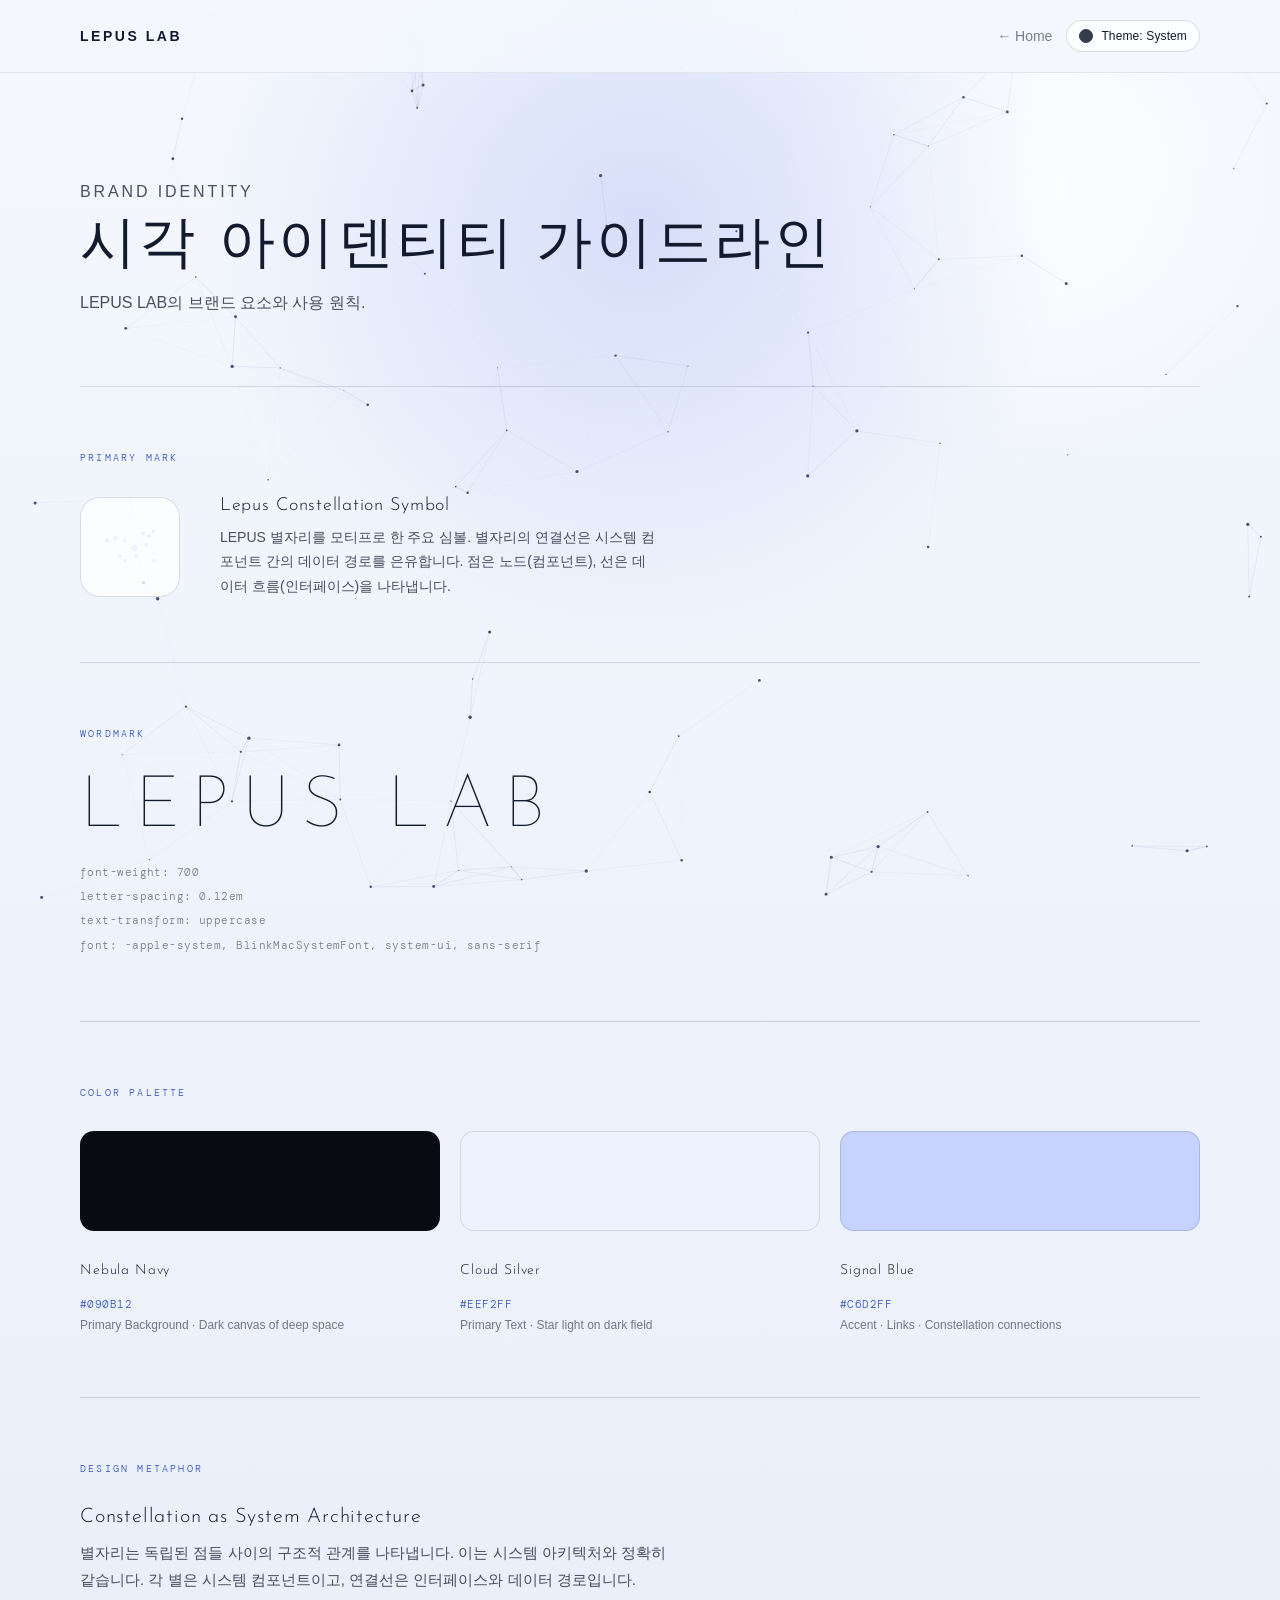
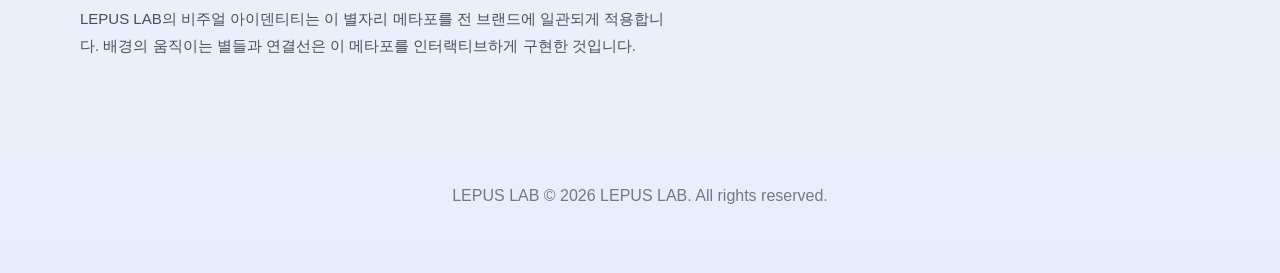
==== brand.html @ 7469a96a "feat: unify brand symbol to 12-star no-lines constellation Apply the hero constellation (12 stars, n" ====
<!DOCTYPE html>
<html lang="ko">
<head>
  <meta charset="UTF-8">
  <meta name="viewport" content="width=device-width, initial-scale=1">
  <title>LEPUS LAB — Brand Identity</title>

  <link rel="canonical" href="https://lepuslab.dev/brand">
  <meta name="description" content="LEPUS LAB 브랜드 아이덴티티 가이드라인. 심볼, 워드마크, 컬러 팔레트.">

  <script>
    (function () {
      var savedThemePreference = "system";
      try {
        var savedValue = localStorage.getItem("theme-preference");
        if (savedValue === "system" || savedValue === "light" || savedValue === "dark") {
          savedThemePreference = savedValue;
        }
      } catch (err) {
        savedThemePreference = "system";
      }
      var prefersLight = typeof window.matchMedia === "function" && window.matchMedia("(prefers-color-scheme: light)").matches;
      var resolvedTheme = savedThemePreference === "system"
        ? (prefersLight ? "light" : "dark")
        : savedThemePreference;
      document.documentElement.setAttribute("data-theme", resolvedTheme);
      document.documentElement.setAttribute("data-theme-preference", savedThemePreference);
    })();
  </script>
  <link rel="preconnect" href="https://fonts.googleapis.com">
  <link rel="preconnect" href="https://fonts.gstatic.com" crossorigin>
  <link href="https://fonts.googleapis.com/css2?family=DM+Mono:wght@300;400&family=Josefin+Sans:wght@100;300;400&display=swap" rel="stylesheet">
  <link rel="icon" type="image/svg+xml" href="/favicon.svg">
  <link rel="stylesheet" href="styles.css">
  <style>
    .brand-page-hero {
      padding: 96px 0 72px;
    }

    .brand-page-hero h1 {
      font-family: 'Josefin Sans', sans-serif;
      font-size: clamp(32px, 5vw, 56px);
      font-weight: 100;
      letter-spacing: .06em;
      line-height: 1.1;
      margin-top: 10px;
    }

    .brand-page-hero p {
      margin-top: 14px;
      font-size: 16px;
      color: var(--muted);
    }

    .brand-section {
      padding: 64px 0;
      border-top: 1px solid var(--line);
    }

    .brand-section-label {
      font-family: 'DM Mono', ui-monospace, monospace;
      font-size: 10px;
      font-weight: 300;
      letter-spacing: .22em;
      text-transform: uppercase;
      color: var(--accent);
      margin-bottom: 32px;
    }

    /* Primary Mark */
    .mark-row {
      display: flex;
      align-items: center;
      gap: 40px;
    }

    .mark-display {
      width: 100px;
      height: 100px;
      border: 1px solid var(--line);
      border-radius: 20px;
      background: var(--panel);
      display: flex;
      align-items: center;
      justify-content: center;
      flex-shrink: 0;
    }

    .mark-note {
      max-width: 440px;
    }

    .mark-note h3 {
      font-family: 'Josefin Sans', sans-serif;
      font-size: 18px;
      font-weight: 300;
      letter-spacing: .04em;
      margin-bottom: 10px;
    }

    .mark-note p {
      font-size: 14px;
      color: var(--muted);
      line-height: 1.75;
    }

    /* Wordmark */
    .wordmark-display {
      font-family: 'Josefin Sans', sans-serif;
      font-size: clamp(36px, 7vw, 72px);
      font-weight: 100;
      letter-spacing: .16em;
      text-transform: uppercase;
      line-height: 1;
      margin-bottom: 16px;
    }

    .wordmark-spec {
      font-family: 'DM Mono', ui-monospace, monospace;
      font-size: 11px;
      font-weight: 300;
      color: var(--soft);
      line-height: 2.2;
      letter-spacing: .04em;
    }

    /* Color Palette */
    .color-grid {
      display: grid;
      grid-template-columns: repeat(3, minmax(0, 1fr));
      gap: 20px;
    }

    .color-card {
      display: flex;
      flex-direction: column;
      gap: 14px;
    }

    .color-swatch {
      height: 100px;
      border-radius: 14px;
      border: 1px solid var(--line);
    }

    .color-card h4 {
      font-family: 'Josefin Sans', sans-serif;
      font-size: 14px;
      font-weight: 300;
      letter-spacing: .06em;
    }

    .color-card code {
      display: block;
      font-family: 'DM Mono', ui-monospace, monospace;
      font-size: 11px;
      font-weight: 300;
      color: var(--accent);
      letter-spacing: .04em;
      margin: 2px 0 4px;
    }

    .color-card span {
      font-size: 12px;
      color: var(--soft);
    }

    /* Constellation */
    .constellation-note {
      max-width: 600px;
    }

    .constellation-note h3 {
      font-family: 'Josefin Sans', sans-serif;
      font-size: 20px;
      font-weight: 300;
      letter-spacing: .04em;
      margin-bottom: 12px;
    }

    .constellation-note p {
      font-size: 15px;
      color: var(--muted);
      line-height: 1.8;
      margin-bottom: 12px;
    }

    @media (max-width: 640px) {
      .mark-row {
        flex-direction: column;
        align-items: flex-start;
        gap: 24px;
      }

      .color-grid {
        grid-template-columns: 1fr;
      }
    }
  </style>
</head>
<body>
  <canvas id="starfield" aria-hidden="true"></canvas>

  <header class="site-header">
    <div class="container header-inner">
      <a class="logo" href="/">LEPUS LAB</a>
      <div class="header-actions">
        <nav class="nav" aria-label="Primary">
          <a href="/">← Home</a>
        </nav>
        <button class="theme-toggle" type="button" data-theme-toggle aria-live="polite">
          <span class="theme-toggle-icon" aria-hidden="true"></span>
          <span class="theme-toggle-label">Theme: System</span>
        </button>
      </div>
    </div>
  </header>

  <main>
    <section class="brand-page-hero container">
      <p class="eyebrow">Brand Identity</p>
      <h1>시각 아이덴티티 가이드라인</h1>
      <p>LEPUS LAB의 브랜드 요소와 사용 원칙.</p>
    </section>

    <!-- ── Primary Mark ── -->
    <section class="brand-section container">
      <p class="brand-section-label">Primary Mark</p>
      <div class="mark-row">
        <div class="mark-display">
          <svg width="56" height="56" viewBox="0 0 56 56" fill="none" xmlns="http://www.w3.org/2000/svg" aria-label="Lepus Lab constellation symbol">
            <!-- dim stars -->
            <circle cx="5"    cy="21.5" r="1.5" fill="#C6D2FF" opacity=".55"/>
            <circle cx="46.8" cy="17.1" r="1.5" fill="#C6D2FF" opacity=".55"/>
            <circle cx="51.5" cy="12.3" r="1.2" fill="#C6D2FF" opacity=".55"/>
            <!-- bright stars -->
            <circle cx="13.3" cy="19.1" r="2"   fill="#EEF2FF"/>
            <circle cx="22.8" cy="21.5" r="2"   fill="#EEF2FF"/>
            <circle cx="32.4" cy="28.5" r="3"   fill="#EEF2FF"/>
            <circle cx="40.9" cy="14.6" r="2.2" fill="#EEF2FF"/>
            <circle cx="44.6" cy="26.1" r="2"   fill="#EEF2FF"/>
            <circle cx="17.8" cy="37.1" r="2"   fill="#EEF2FF"/>
            <circle cx="22.8" cy="41.8" r="2"   fill="#EEF2FF"/>
            <circle cx="34.5" cy="37.1" r="2"   fill="#EEF2FF"/>
            <circle cx="51.5" cy="41.8" r="2"   fill="#EEF2FF"/>
          </svg>
        </div>
        <div class="mark-note">
          <h3>Lepus Constellation Symbol</h3>
          <p>LEPUS 별자리를 모티프로 한 주요 심볼. 별자리의 연결선은 시스템 컴포넌트 간의 데이터 경로를 은유합니다. 점은 노드(컴포넌트), 선은 데이터 흐름(인터페이스)을 나타냅니다.</p>
        </div>
      </div>
    </section>

    <!-- ── Wordmark ── -->
    <section class="brand-section container">
      <p class="brand-section-label">Wordmark</p>
      <div class="wordmark-display">LEPUS LAB</div>
      <div class="wordmark-spec">
        <div>font-weight: 700</div>
        <div>letter-spacing: 0.12em</div>
        <div>text-transform: uppercase</div>
        <div>font: -apple-system, BlinkMacSystemFont, system-ui, sans-serif</div>
      </div>
    </section>

    <!-- ── Color Palette ── -->
    <section class="brand-section container">
      <p class="brand-section-label">Color Palette</p>
      <div class="color-grid">
        <div class="color-card">
          <div class="color-swatch" style="background:#090b12;" aria-label="Nebula Navy swatch"></div>
          <div>
            <h4>Nebula Navy</h4>
            <code>#090B12</code>
            <span>Primary Background · Dark canvas of deep space</span>
          </div>
        </div>
        <div class="color-card">
          <div class="color-swatch" style="background:#eef2ff; border-color: rgba(18,27,46,.12);" aria-label="Cloud Silver swatch"></div>
          <div>
            <h4>Cloud Silver</h4>
            <code>#EEF2FF</code>
            <span>Primary Text · Star light on dark field</span>
          </div>
        </div>
        <div class="color-card">
          <div class="color-swatch" style="background:#c6d2ff;" aria-label="Signal Blue swatch"></div>
          <div>
            <h4>Signal Blue</h4>
            <code>#C6D2FF</code>
            <span>Accent · Links · Constellation connections</span>
          </div>
        </div>
      </div>
    </section>

    <!-- ── Constellation Metaphor ── -->
    <section class="brand-section container">
      <p class="brand-section-label">Design Metaphor</p>
      <div class="constellation-note">
        <h3>Constellation as System Architecture</h3>
        <p>별자리는 독립된 점들 사이의 구조적 관계를 나타냅니다. 이는 시스템 아키텍처와 정확히 같습니다. 각 별은 시스템 컴포넌트이고, 연결선은 인터페이스와 데이터 경로입니다.</p>
        <p>LEPUS LAB의 비주얼 아이덴티티는 이 별자리 메타포를 전 브랜드에 일관되게 적용합니다. 배경의 움직이는 별들과 연결선은 이 메타포를 인터랙티브하게 구현한 것입니다.</p>
      </div>
    </section>
  </main>

  <footer class="site-footer">
    <div class="container footer-inner">
      <span class="footer-logo">LEPUS LAB</span>
      <span>© 2026 LEPUS LAB. All rights reserved.</span>
    </div>
  </footer>

  <script src="script.js"></script>
</body>
</html>
---- styles.css ----
*,
*::before,
*::after{
  box-sizing:border-box;
}

:root{
  --bg:#090b12;
  --bg-soft:#0f1220;
  --panel:rgba(18,22,34,.72);
  --panel-strong:rgba(20,24,38,.88);
  --text:#eef2ff;
  --muted:rgba(238,242,255,.76);
  --soft:rgba(238,242,255,.56);
  --line:rgba(255,255,255,.08);
  --accent:#c6d2ff;
  --accent-soft:rgba(198,210,255,.12);
  --shadow:0 24px 70px rgba(0,0,0,.24);
  --bg-glow-1:rgba(117,132,255,.14);
  --bg-glow-2:rgba(255,255,255,.07);
  --header-bg:rgba(9,11,18,.48);
  --header-line:rgba(255,255,255,.04);
  --chip-bg:rgba(255,255,255,.03);
  --toggle-bg:rgba(255,255,255,.03);
  --toggle-hover:rgba(255,255,255,.08);
  --headline-highlight:#dce3ff;
  --star-rgb:255,255,255;
  --link-rgb:198,210,255;
  color-scheme:dark;
}

:root[data-theme="light"]{
  --bg:#f4f7fd;
  --bg-soft:#e8eef9;
  --panel:rgba(255,255,255,.8);
  --panel-strong:rgba(255,255,255,.92);
  --text:#121b2e;
  --muted:rgba(18,27,46,.76);
  --soft:rgba(18,27,46,.56);
  --line:rgba(18,27,46,.14);
  --accent:#3553bb;
  --accent-soft:rgba(53,83,187,.14);
  --shadow:0 22px 56px rgba(16,28,55,.14);
  --bg-glow-1:rgba(99,125,236,.2);
  --bg-glow-2:rgba(255,255,255,.8);
  --header-bg:rgba(244,247,253,.86);
  --header-line:rgba(18,27,46,.08);
  --chip-bg:rgba(255,255,255,.74);
  --toggle-bg:rgba(255,255,255,.78);
  --toggle-hover:rgba(255,255,255,.96);
  --headline-highlight:#2743a4;
  --star-rgb:43,58,92;
  --link-rgb:82,106,164;
  color-scheme:light;
}

html{
  scroll-behavior:smooth;
}

body{
  margin:0;
  min-width:320px;
  font-family:Arial, Helvetica, sans-serif;
  color:var(--text);
  background:
    radial-gradient(circle at 50% 12%, var(--bg-glow-1), transparent 24%),
    radial-gradient(circle at 82% 10%, var(--bg-glow-2), transparent 14%),
    linear-gradient(180deg, var(--bg) 0%, var(--bg-soft) 100%);
  overflow-x:hidden;
  transition:color .28s ease, background .28s ease;
}

a{
  color:inherit;
}

#starfield{
  position:fixed;
  inset:0;
  z-index:-1;
}

.container{
  width:min(1120px, calc(100% - 40px));
  margin-inline:auto;
}

.site-header{
  position:sticky;
  top:0;
  z-index:20;
  border-bottom:1px solid var(--header-line);
  background:var(--header-bg);
  backdrop-filter:blur(14px);
  transition:background .28s ease, border-color .28s ease;
}

.header-inner{
  display:flex;
  align-items:center;
  justify-content:space-between;
  gap:20px;
  min-height:72px;
}

.header-actions{
  display:flex;
  align-items:center;
  gap:14px;
}

.logo{
  text-decoration:none;
  font-size:14px;
  font-weight:700;
  letter-spacing:.18em;
}

.nav{
  display:flex;
  align-items:center;
  gap:20px;
  flex-wrap:wrap;
}

.nav a{
  text-decoration:none;
  color:var(--soft);
  font-size:14px;
}

.theme-toggle{
  display:inline-flex;
  align-items:center;
  gap:8px;
  border:1px solid var(--line);
  border-radius:999px;
  background:var(--toggle-bg);
  color:var(--text);
  padding:8px 12px;
  font-size:12px;
  letter-spacing:.01em;
  text-transform:none;
  cursor:pointer;
  transition:background .2s ease, border-color .2s ease, transform .2s ease;
}

.theme-toggle:hover{
  background:var(--toggle-hover);
}

.theme-toggle:focus-visible{
  outline:2px solid var(--accent);
  outline-offset:2px;
}

.theme-toggle-icon{
  width:14px;
  height:14px;
  border-radius:999px;
  border:1.5px solid currentColor;
  position:relative;
  flex-shrink:0;
}

[data-theme="dark"] .theme-toggle-icon{
  border-color:transparent;
  box-shadow:inset -4px 0 0 0 currentColor;
}

[data-theme="light"] .theme-toggle-icon{
  background:currentColor;
  opacity:.85;
}

.hero{
  padding:110px 0 90px;
  text-align:center;
}

.eyebrow{
  margin:0 0 16px;
  color:var(--accent);
  font-size:12px;
  letter-spacing:.18em;
  text-transform:uppercase;
}

h1,
h2,
h3,
p{
  margin:0;
}

.hero h1{
  font-size:clamp(34px, 6vw, 74px);
  line-height:1.02;
  letter-spacing:-.04em;
}

.hero h1 span{
  color:var(--headline-highlight);
}

.subtitle{
  width:min(780px, 100%);
  margin:24px auto 0;
  font-size:clamp(18px, 2vw, 24px);
  line-height:1.72;
  color:var(--muted);
}

.hero-tags{
  width:min(860px, 100%);
  margin:28px auto 0;
  display:flex;
  justify-content:center;
  gap:12px;
  flex-wrap:wrap;
}

.hero-tags span{
  padding:10px 14px;
  border-radius:999px;
  border:1px solid var(--line);
  background:var(--chip-bg);
  color:var(--muted);
  font-size:13px;
}

.section{
  padding:84px 0 0;
}

.section-head{
  width:min(860px, 100%);
  margin-bottom:28px;
}

.section-head.center{
  margin-inline:auto;
  text-align:center;
}

.section h2{
  font-size:clamp(28px, 4vw, 46px);
  line-height:1.16;
  letter-spacing:-.03em;
}

.grid{
  display:grid;
  gap:20px;
}

.grid-2{
  grid-template-columns:repeat(2, minmax(0, 1fr));
}

.grid-3{
  grid-template-columns:repeat(3, minmax(0, 1fr));
}

.card,
.mini-card{
  background:var(--panel);
  border:1px solid var(--line);
  border-radius:24px;
  box-shadow:var(--shadow);
  transition:background .28s ease, border-color .28s ease, box-shadow .28s ease;
}

.card{
  padding:26px;
}

.card h3{
  margin-bottom:12px;
  font-size:22px;
  line-height:1.24;
}

.card p,
.mini-card,
.lead,
.contact-copy,
.location{
  color:var(--muted);
  line-height:1.75;
  font-size:16px;
}

.center-section{
  text-align:center;
}

.lead{
  width:min(760px, 100%);
  margin:16px auto 0;
}

.lead.ko{
  color:var(--soft);
}

.pipeline{
  display:flex;
  flex-wrap:wrap;
  align-items:center;
  justify-content:center;
  gap:12px;
  padding:28px;
  background:var(--panel-strong);
  border:1px solid var(--line);
  border-radius:28px;
  box-shadow:var(--shadow);
}

.pipeline-step{
  padding:14px 18px;
  min-width:160px;
  border-radius:16px;
  background:var(--chip-bg);
  border:1px solid var(--line);
  color:var(--text);
  text-align:center;
  font-size:15px;
}

.pipeline-arrow{
  color:var(--soft);
  font-size:22px;
  line-height:1;
}

.compact-grid{
  margin-top:20px;
}

.mini-card{
  padding:18px 20px;
  text-align:center;
  font-size:15px;
}

.ci-grid{
  align-items:stretch;
}

.ci-section{
  padding-top:58px;
}

.ci-section .section-head{
  width:min(720px, 100%);
  margin-bottom:16px;
}

.ci-section .grid{
  gap:12px;
}

.ci-section .eyebrow{
  font-size:10px;
  margin-bottom:8px;
  letter-spacing:.14em;
}

.ci-section h2{
  font-size:clamp(20px, 2.2vw, 29px);
  line-height:1.24;
  letter-spacing:-.015em;
}

.ci-card{
  display:flex;
  flex-direction:column;
  gap:8px;
  padding:18px;
  border-radius:18px;
  box-shadow:none;
}

.ci-card h3{
  margin-bottom:4px;
  font-size:16px;
  line-height:1.35;
}

.ci-card p{
  font-size:13px;
  line-height:1.58;
}

.ci-mark-wrap{
  display:flex;
  align-items:center;
  gap:10px;
}

.ci-mark-wrap img{
  width:50px;
  height:50px;
  padding:7px;
  border-radius:12px;
  border:1px solid var(--line);
  background:var(--panel-strong);
}

.ci-copy{
  margin-top:4px;
}

.ci-copy strong{
  color:var(--text);
  letter-spacing:.08em;
}

.ci-swatches{
  display:grid;
  gap:8px;
}

.swatch-item{
  display:flex;
  align-items:center;
  gap:12px;
}

.swatch{
  width:24px;
  height:24px;
  border-radius:7px;
  border:1px solid var(--line);
  flex-shrink:0;
}

.swatch-navy{
  background:#090b12;
}

.swatch-cloud{
  background:#eef2ff;
}

.swatch-signal{
  background:#c6d2ff;
}

.swatch-item p{
  color:var(--muted);
  font-size:12px;
  line-height:1.4;
}

.swatch-item p span{
  display:block;
  color:var(--soft);
  font-size:11px;
  letter-spacing:.06em;
}

.contact-section{
  padding-bottom:8px;
}

.contact-copy{
  width:min(680px, 100%);
  margin:0 auto;
}

.email{
  margin-top:18px;
}

.email a{
  display:inline-block;
  font-size:clamp(18px, 2vw, 24px);
  font-weight:600;
  letter-spacing:-.02em;
  text-decoration:none;
}

.location{
  margin-top:8px;
  font-size:14px;
  color:var(--soft);
  text-align:center;
}

.site-footer{
  padding:52px 20px 68px;
  text-align:center;
  color:var(--soft);
}

@media (max-width:900px){
  .grid-2,
  .grid-3{
    grid-template-columns:1fr;
  }

  .nav{
    display:none;
  }

  .header-inner{
    min-height:64px;
  }

  .theme-toggle{
    padding:7px 11px;
    font-size:11px;
  }

  .hero{
    padding-top:88px;
  }

  .pipeline{
    padding:20px;
  }

  .pipeline-step{
    min-width:unset;
    width:100%;
  }

  .pipeline-arrow{
    transform:rotate(90deg);
  }

  .ci-mark-wrap{
    align-items:flex-start;
    flex-direction:column;
  }

  .ci-section{
    padding-top:48px;
  }

  .ci-card{
    padding:16px;
  }
}
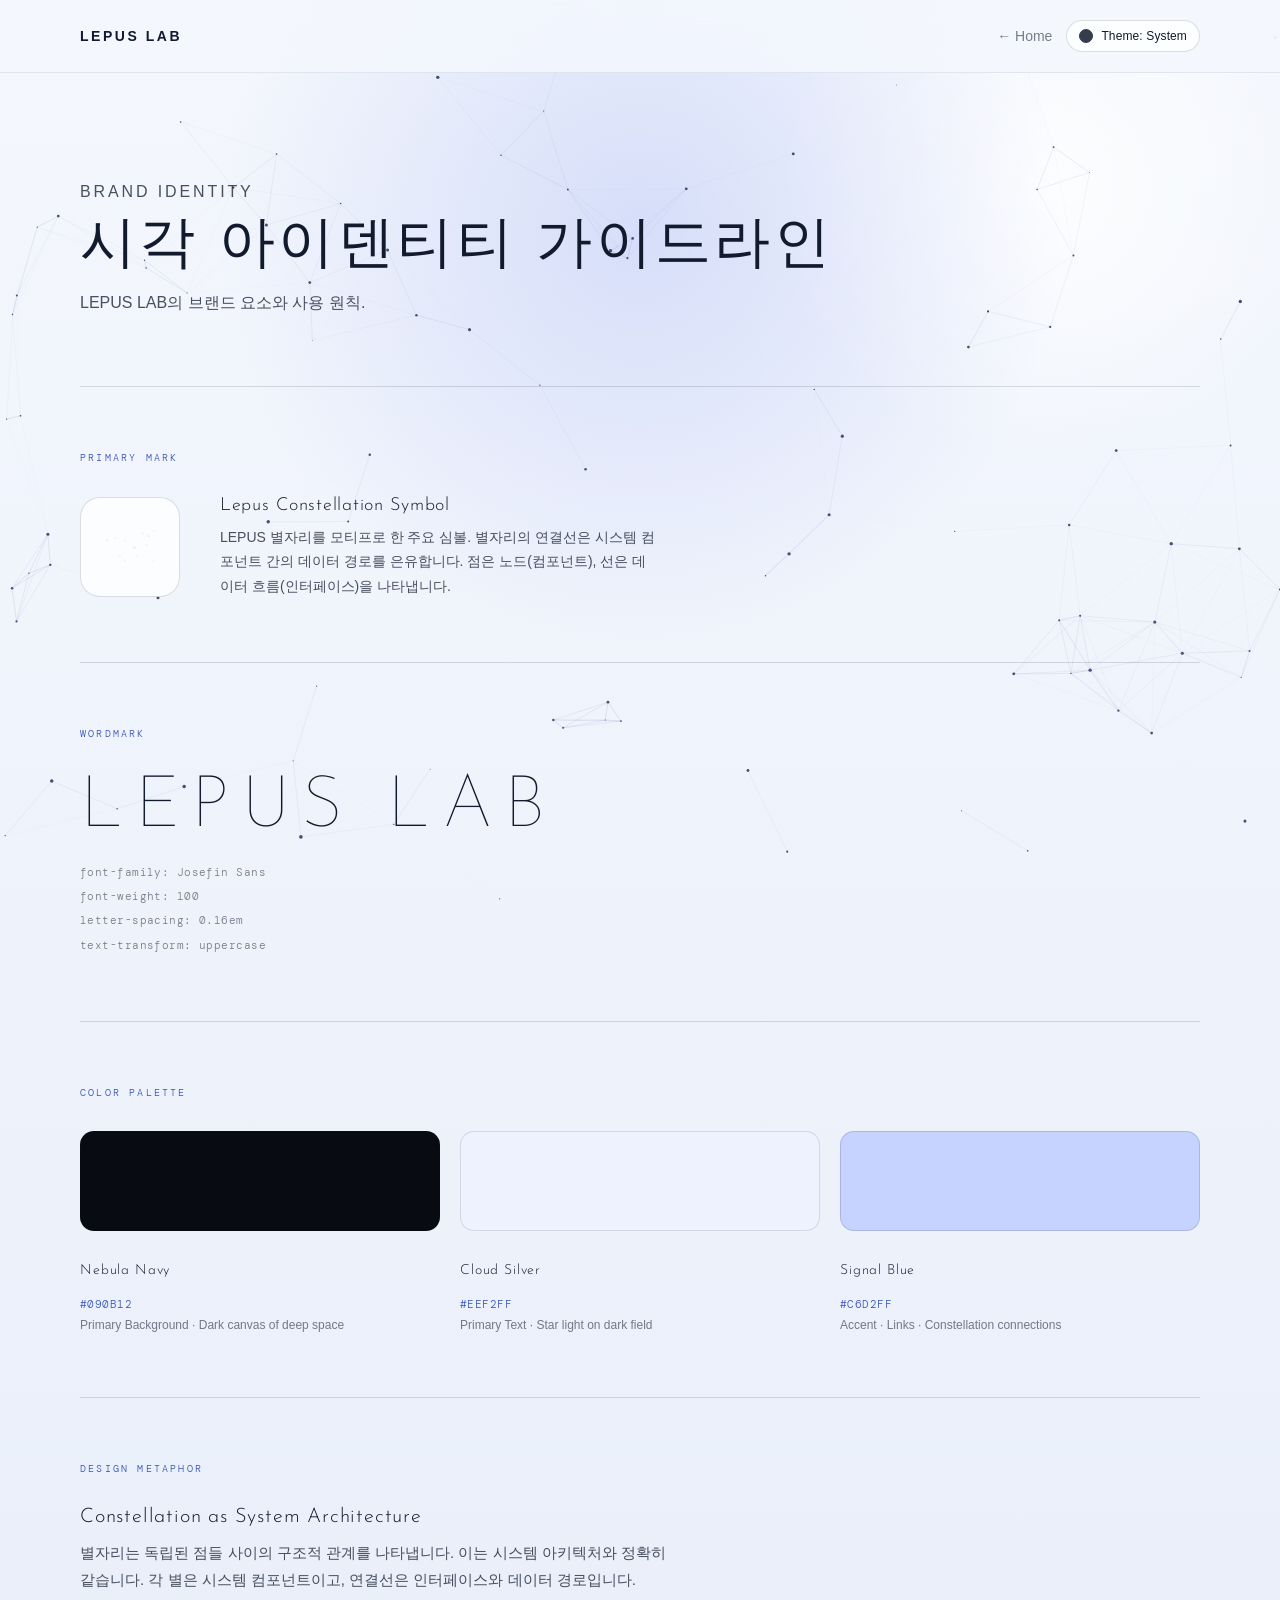
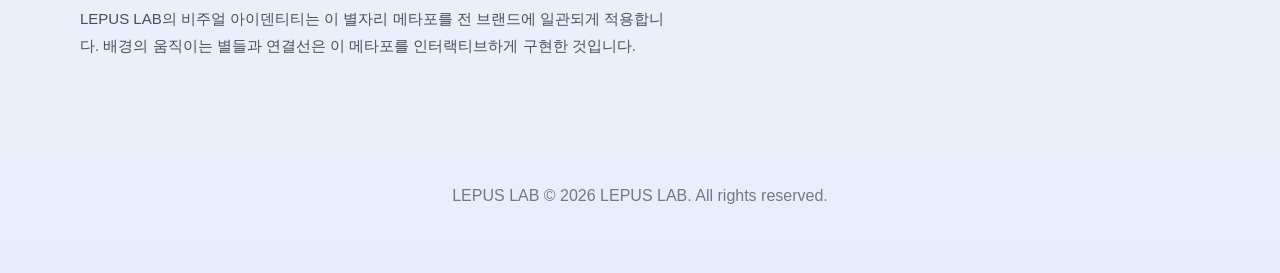
==== commit 622f67e8: "fix: brand page CSP, symbol scale, contact heading brightness - brand.html: remove inline <script> (" ====
--- a/brand.html
+++ b/brand.html
@@ -8,25 +8,6 @@
   <link rel="canonical" href="https://lepuslab.dev/brand">
   <meta name="description" content="LEPUS LAB 브랜드 아이덴티티 가이드라인. 심볼, 워드마크, 컬러 팔레트.">
 
-  <script>
-    (function () {
-      var savedThemePreference = "system";
-      try {
-        var savedValue = localStorage.getItem("theme-preference");
-        if (savedValue === "system" || savedValue === "light" || savedValue === "dark") {
-          savedThemePreference = savedValue;
-        }
-      } catch (err) {
-        savedThemePreference = "system";
-      }
-      var prefersLight = typeof window.matchMedia === "function" && window.matchMedia("(prefers-color-scheme: light)").matches;
-      var resolvedTheme = savedThemePreference === "system"
-        ? (prefersLight ? "light" : "dark")
-        : savedThemePreference;
-      document.documentElement.setAttribute("data-theme", resolvedTheme);
-      document.documentElement.setAttribute("data-theme-preference", savedThemePreference);
-    })();
-  </script>
   <link rel="preconnect" href="https://fonts.googleapis.com">
   <link rel="preconnect" href="https://fonts.gstatic.com" crossorigin>
   <link href="https://fonts.googleapis.com/css2?family=DM+Mono:wght@300;400&family=Josefin+Sans:wght@100;300;400&display=swap" rel="stylesheet">
@@ -230,19 +211,19 @@
         <div class="mark-display">
           <svg width="56" height="56" viewBox="0 0 56 56" fill="none" xmlns="http://www.w3.org/2000/svg" aria-label="Lepus Lab constellation symbol">
             <!-- dim stars -->
-            <circle cx="5"    cy="21.5" r="1.5" fill="#C6D2FF" opacity=".55"/>
-            <circle cx="46.8" cy="17.1" r="1.5" fill="#C6D2FF" opacity=".55"/>
-            <circle cx="51.5" cy="12.3" r="1.2" fill="#C6D2FF" opacity=".55"/>
+            <circle cx="5"    cy="21.5" r="0.9" fill="#C6D2FF" opacity=".5"/>
+            <circle cx="46.8" cy="17.1" r="0.9" fill="#C6D2FF" opacity=".5"/>
+            <circle cx="51.5" cy="12.3" r="0.7" fill="#C6D2FF" opacity=".5"/>
             <!-- bright stars -->
-            <circle cx="13.3" cy="19.1" r="2"   fill="#EEF2FF"/>
-            <circle cx="22.8" cy="21.5" r="2"   fill="#EEF2FF"/>
-            <circle cx="32.4" cy="28.5" r="3"   fill="#EEF2FF"/>
-            <circle cx="40.9" cy="14.6" r="2.2" fill="#EEF2FF"/>
-            <circle cx="44.6" cy="26.1" r="2"   fill="#EEF2FF"/>
-            <circle cx="17.8" cy="37.1" r="2"   fill="#EEF2FF"/>
-            <circle cx="22.8" cy="41.8" r="2"   fill="#EEF2FF"/>
-            <circle cx="34.5" cy="37.1" r="2"   fill="#EEF2FF"/>
-            <circle cx="51.5" cy="41.8" r="2"   fill="#EEF2FF"/>
+            <circle cx="13.3" cy="19.1" r="1.2" fill="#EEF2FF" opacity=".85"/>
+            <circle cx="22.8" cy="21.5" r="1.2" fill="#EEF2FF" opacity=".85"/>
+            <circle cx="32.4" cy="28.5" r="1.8" fill="#EEF2FF"/>
+            <circle cx="40.9" cy="14.6" r="1.3" fill="#EEF2FF" opacity=".85"/>
+            <circle cx="44.6" cy="26.1" r="1.2" fill="#EEF2FF" opacity=".85"/>
+            <circle cx="17.8" cy="37.1" r="1.2" fill="#EEF2FF" opacity=".85"/>
+            <circle cx="22.8" cy="41.8" r="1.2" fill="#EEF2FF" opacity=".85"/>
+            <circle cx="34.5" cy="37.1" r="1.2" fill="#EEF2FF" opacity=".85"/>
+            <circle cx="51.5" cy="41.8" r="1.2" fill="#EEF2FF" opacity=".85"/>
           </svg>
         </div>
         <div class="mark-note">
@@ -257,10 +238,10 @@
       <p class="brand-section-label">Wordmark</p>
       <div class="wordmark-display">LEPUS LAB</div>
       <div class="wordmark-spec">
-        <div>font-weight: 700</div>
-        <div>letter-spacing: 0.12em</div>
+        <div>font-family: Josefin Sans</div>
+        <div>font-weight: 100</div>
+        <div>letter-spacing: 0.16em</div>
         <div>text-transform: uppercase</div>
-        <div>font: -apple-system, BlinkMacSystemFont, system-ui, sans-serif</div>
       </div>
     </section>
 
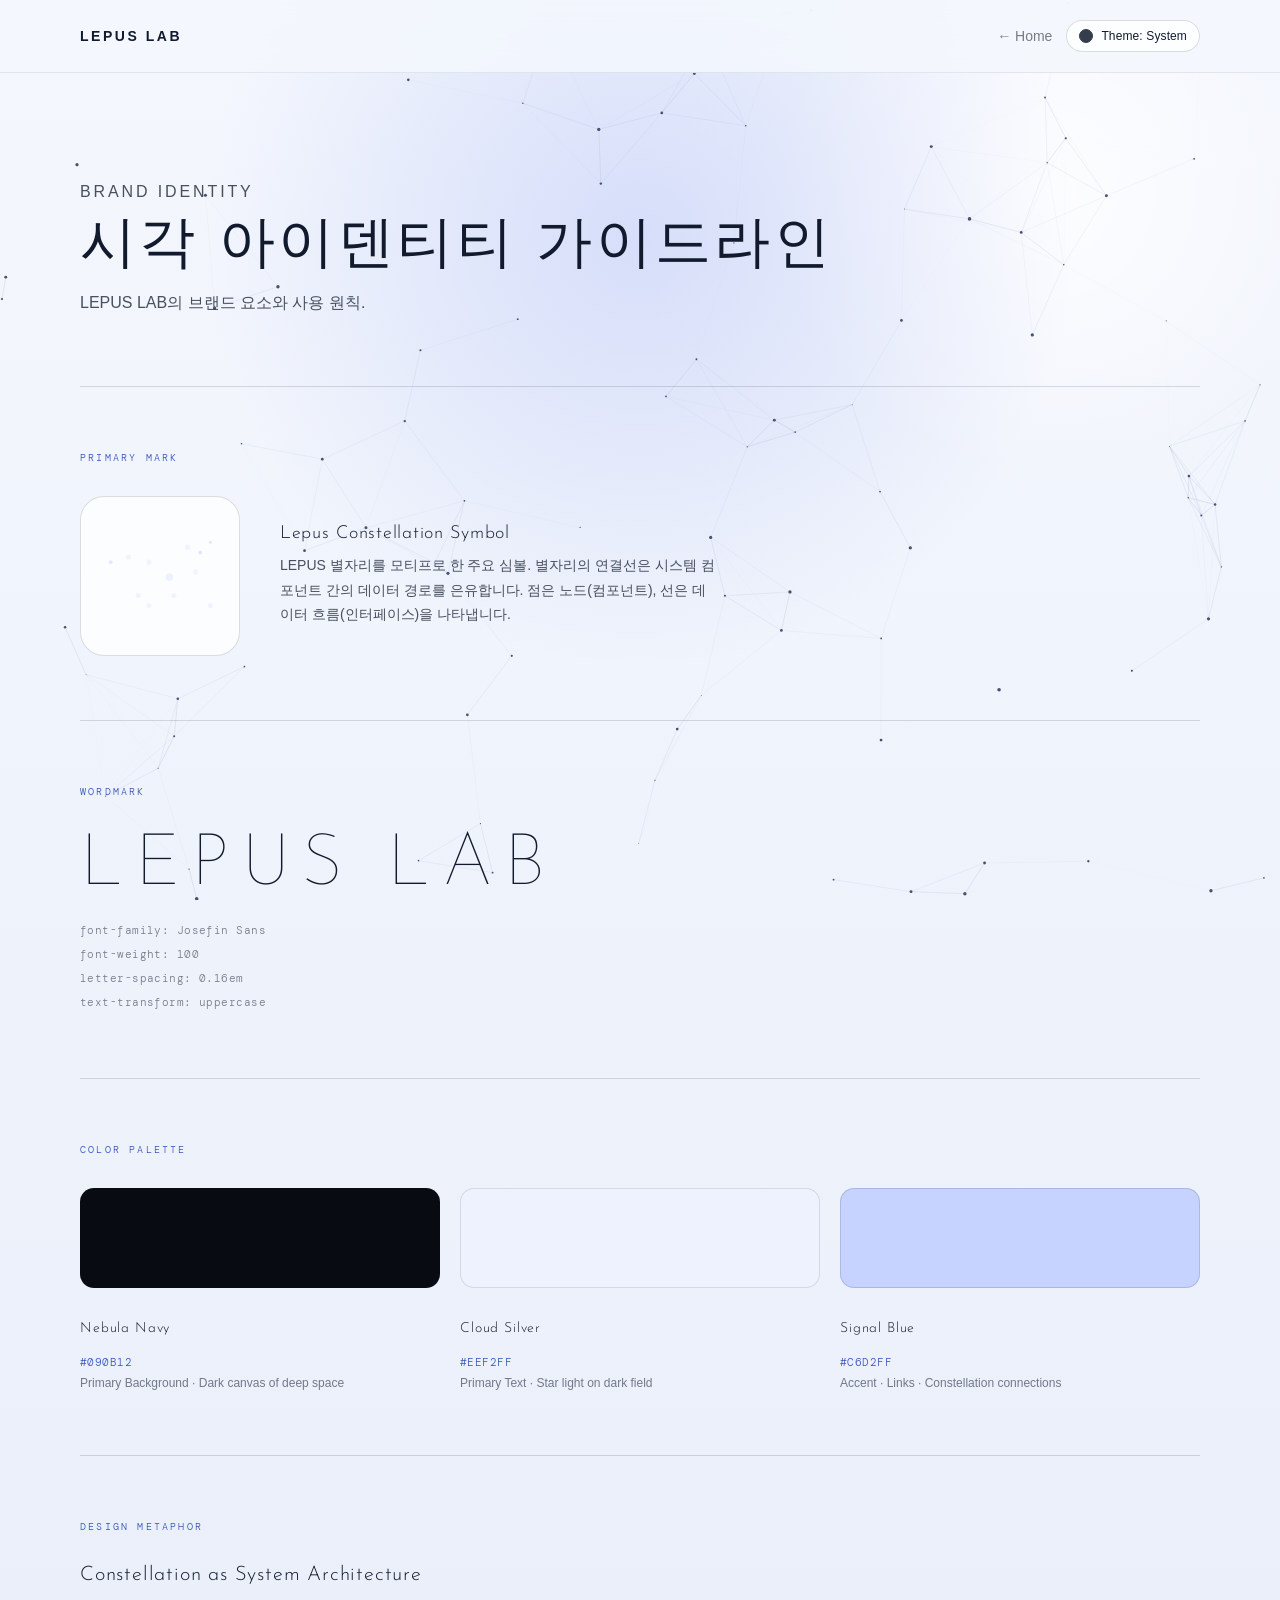
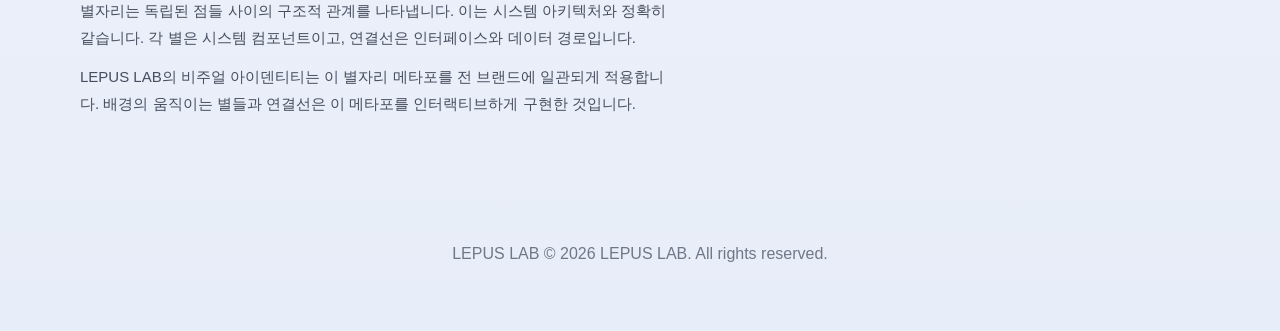
==== commit 3b5ffc61: "fix: enlarge brand primary mark and fix brand link visibility - mark-display: 100→160px box, SVG 56→" ====
--- a/brand.html
+++ b/brand.html
@@ -56,10 +56,10 @@
     }
 
     .mark-display {
-      width: 100px;
-      height: 100px;
+      width: 160px;
+      height: 160px;
       border: 1px solid var(--line);
-      border-radius: 20px;
+      border-radius: 24px;
       background: var(--panel);
       display: flex;
       align-items: center;
@@ -209,7 +209,7 @@
       <p class="brand-section-label">Primary Mark</p>
       <div class="mark-row">
         <div class="mark-display">
-          <svg width="56" height="56" viewBox="0 0 56 56" fill="none" xmlns="http://www.w3.org/2000/svg" aria-label="Lepus Lab constellation symbol">
+          <svg width="120" height="120" viewBox="0 0 56 56" fill="none" xmlns="http://www.w3.org/2000/svg" aria-label="Lepus Lab constellation symbol">
             <!-- dim stars -->
             <circle cx="5"    cy="21.5" r="0.9" fill="#C6D2FF" opacity=".5"/>
             <circle cx="46.8" cy="17.1" r="0.9" fill="#C6D2FF" opacity=".5"/>
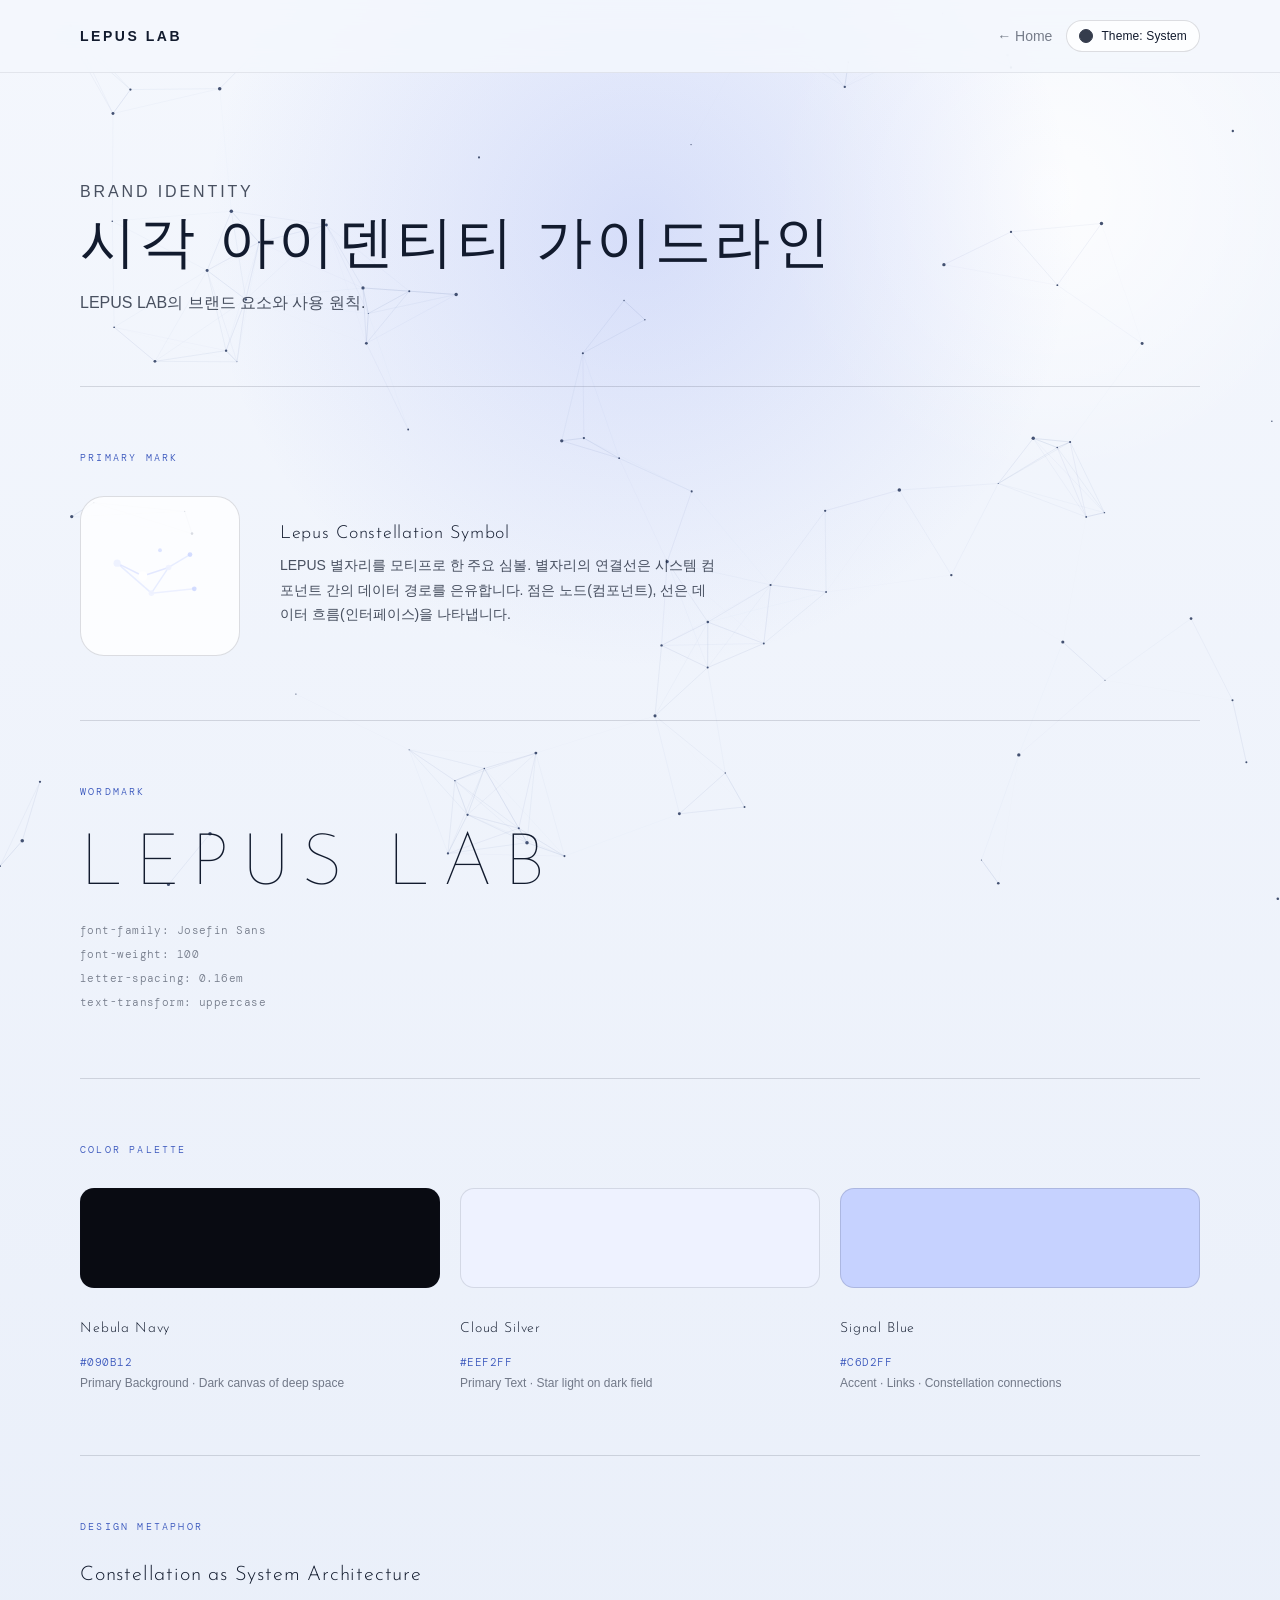
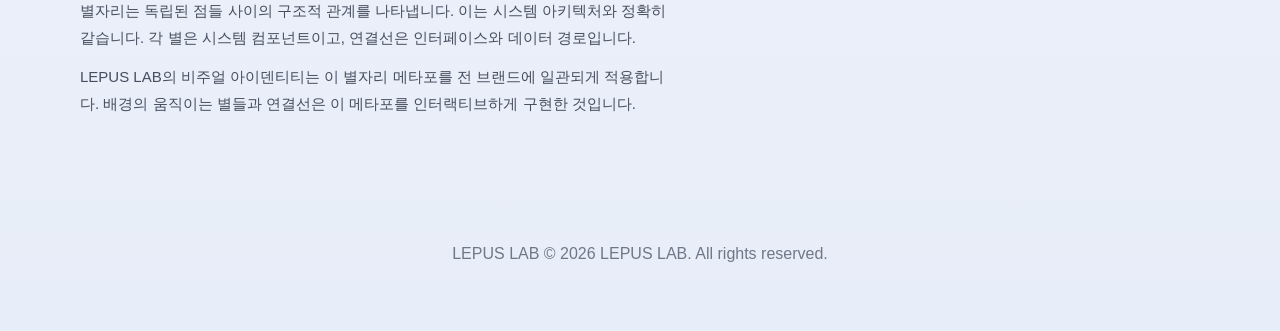
==== commit 07f9a645: "feat: redesign brand symbol with actual Lepus constellation topology Replace dot-only symbol with ac" ====
--- a/brand.html
+++ b/brand.html
@@ -210,20 +210,21 @@
       <div class="mark-row">
         <div class="mark-display">
           <svg width="120" height="120" viewBox="0 0 56 56" fill="none" xmlns="http://www.w3.org/2000/svg" aria-label="Lepus Lab constellation symbol">
-            <!-- dim stars -->
-            <circle cx="5"    cy="21.5" r="0.9" fill="#C6D2FF" opacity=".5"/>
-            <circle cx="46.8" cy="17.1" r="0.9" fill="#C6D2FF" opacity=".5"/>
-            <circle cx="51.5" cy="12.3" r="0.7" fill="#C6D2FF" opacity=".5"/>
-            <!-- bright stars -->
-            <circle cx="13.3" cy="19.1" r="1.2" fill="#EEF2FF" opacity=".85"/>
-            <circle cx="22.8" cy="21.5" r="1.2" fill="#EEF2FF" opacity=".85"/>
-            <circle cx="32.4" cy="28.5" r="1.8" fill="#EEF2FF"/>
-            <circle cx="40.9" cy="14.6" r="1.3" fill="#EEF2FF" opacity=".85"/>
-            <circle cx="44.6" cy="26.1" r="1.2" fill="#EEF2FF" opacity=".85"/>
-            <circle cx="17.8" cy="37.1" r="1.2" fill="#EEF2FF" opacity=".85"/>
-            <circle cx="22.8" cy="41.8" r="1.2" fill="#EEF2FF" opacity=".85"/>
-            <circle cx="34.5" cy="37.1" r="1.2" fill="#EEF2FF" opacity=".85"/>
-            <circle cx="51.5" cy="41.8" r="1.2" fill="#EEF2FF" opacity=".85"/>
+            <!-- constellation lines: Lepus topology (β–α–δ–μ upper, β–γ–ε lower) -->
+            <line x1="8"  y1="22" x2="20" y2="28" stroke="#C6D2FF" stroke-width="0.7" opacity=".48"/>
+            <line x1="20" y1="28" x2="32" y2="24" stroke="#C6D2FF" stroke-width="0.7" opacity=".48"/>
+            <line x1="32" y1="24" x2="42" y2="18" stroke="#C6D2FF" stroke-width="0.7" opacity=".38"/>
+            <line x1="8"  y1="22" x2="24" y2="36" stroke="#C6D2FF" stroke-width="0.7" opacity=".38"/>
+            <line x1="24" y1="36" x2="32" y2="24" stroke="#C6D2FF" stroke-width="0.7" opacity=".38"/>
+            <line x1="24" y1="36" x2="44" y2="34" stroke="#C6D2FF" stroke-width="0.7" opacity=".3"/>
+            <!-- stars: β α γ δ ε μ ζ -->
+            <circle cx="8"  cy="22" r="1.7" fill="#EEF2FF"/>
+            <circle cx="20" cy="28" r="2.1" fill="#ffffff"/>
+            <circle cx="24" cy="36" r="1.3" fill="#EEF2FF" opacity=".9"/>
+            <circle cx="32" cy="24" r="1.3" fill="#EEF2FF" opacity=".9"/>
+            <circle cx="44" cy="34" r="1.1" fill="#C6D2FF" opacity=".75"/>
+            <circle cx="42" cy="18" r="1.1" fill="#C6D2FF" opacity=".75"/>
+            <circle cx="28" cy="16" r="0.9" fill="#C6D2FF" opacity=".6"/>
           </svg>
         </div>
         <div class="mark-note">
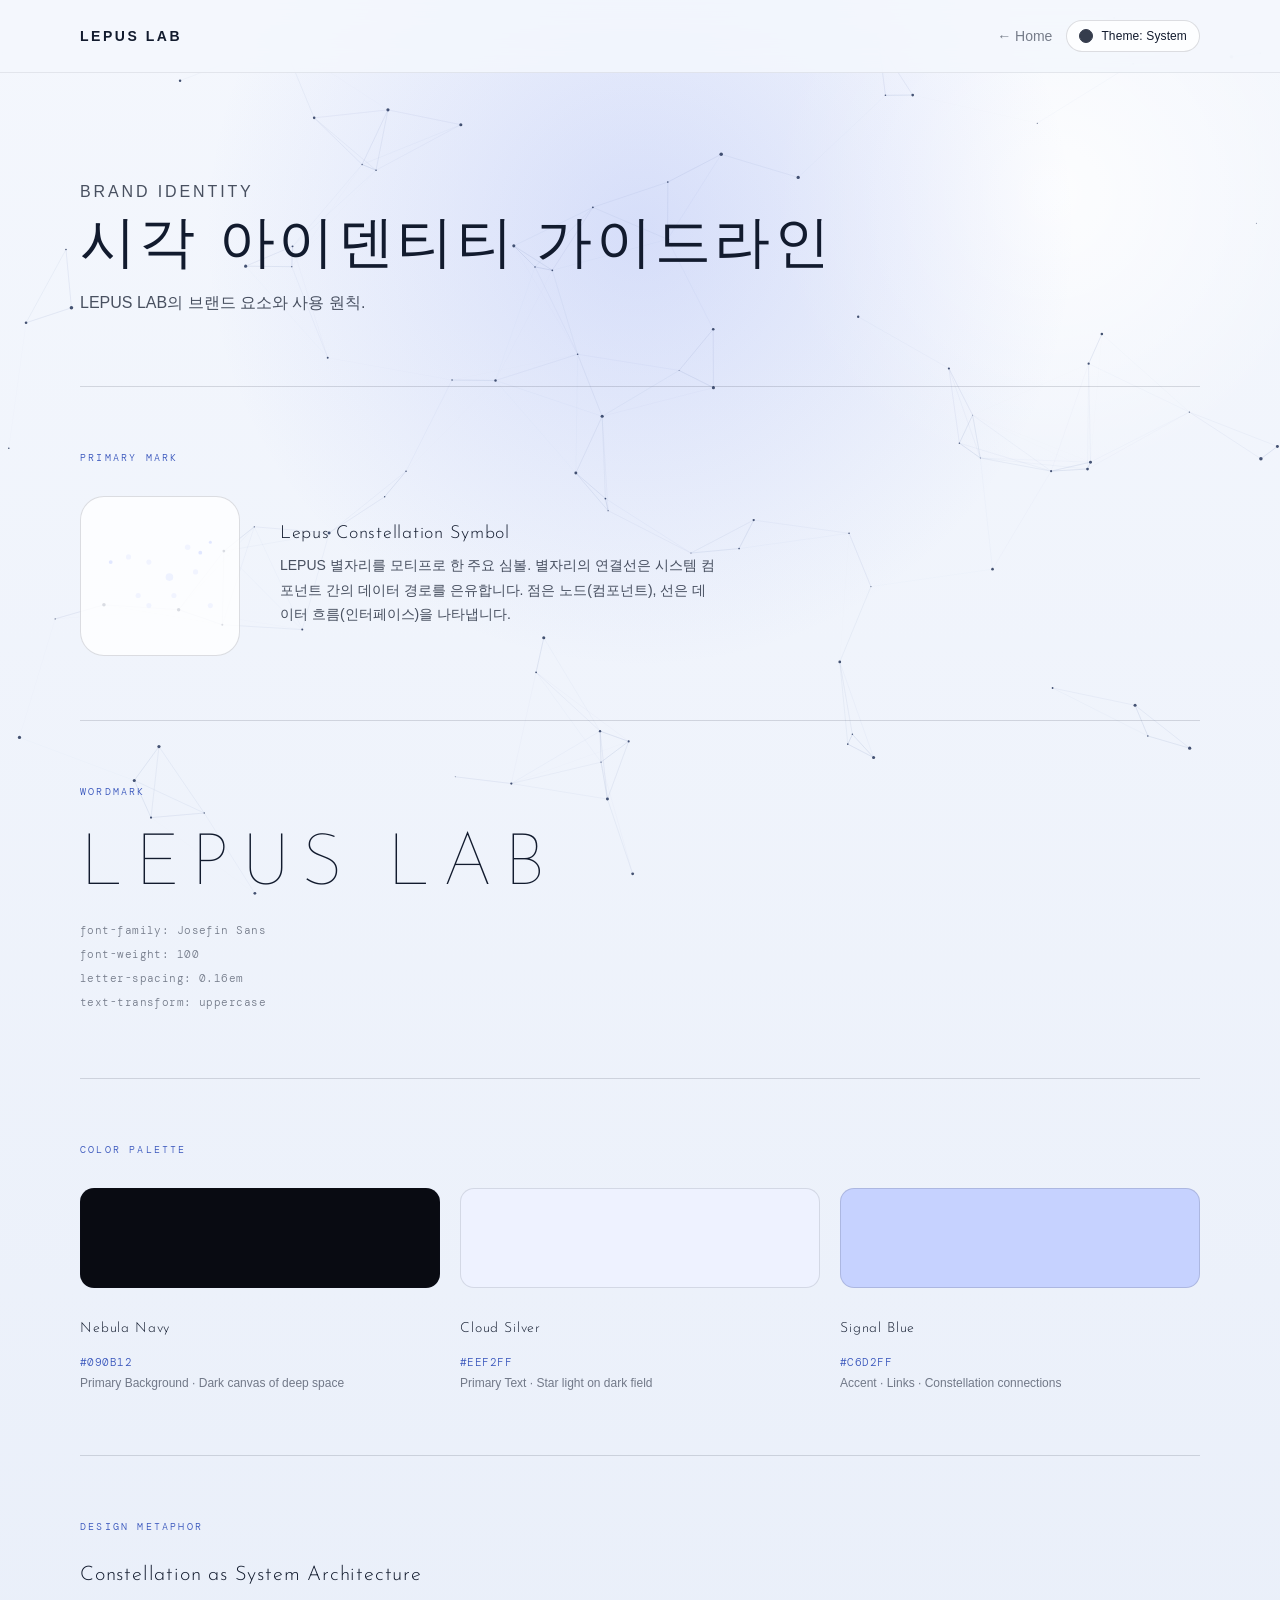
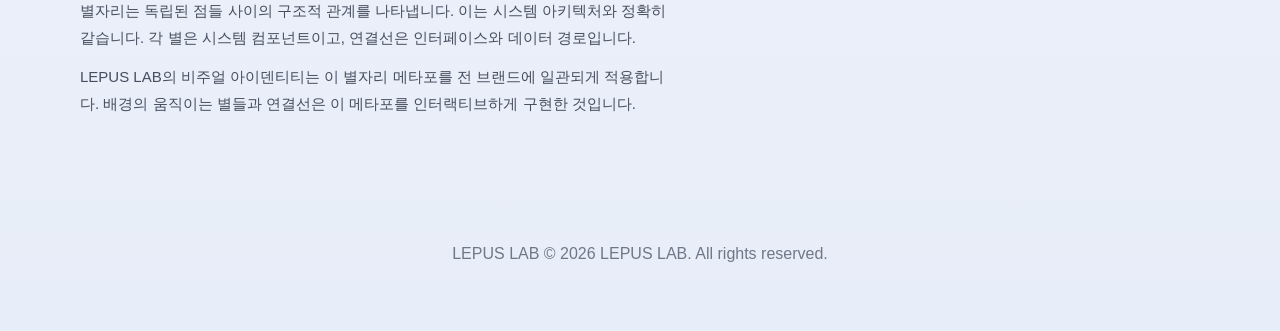
==== commit 2530b945: "Revert "feat: redesign brand symbol with actual Lepus constellation topology" This reverts commit 07" ====
--- a/brand.html
+++ b/brand.html
@@ -210,21 +210,20 @@
       <div class="mark-row">
         <div class="mark-display">
           <svg width="120" height="120" viewBox="0 0 56 56" fill="none" xmlns="http://www.w3.org/2000/svg" aria-label="Lepus Lab constellation symbol">
-            <!-- constellation lines: Lepus topology (β–α–δ–μ upper, β–γ–ε lower) -->
-            <line x1="8"  y1="22" x2="20" y2="28" stroke="#C6D2FF" stroke-width="0.7" opacity=".48"/>
-            <line x1="20" y1="28" x2="32" y2="24" stroke="#C6D2FF" stroke-width="0.7" opacity=".48"/>
-            <line x1="32" y1="24" x2="42" y2="18" stroke="#C6D2FF" stroke-width="0.7" opacity=".38"/>
-            <line x1="8"  y1="22" x2="24" y2="36" stroke="#C6D2FF" stroke-width="0.7" opacity=".38"/>
-            <line x1="24" y1="36" x2="32" y2="24" stroke="#C6D2FF" stroke-width="0.7" opacity=".38"/>
-            <line x1="24" y1="36" x2="44" y2="34" stroke="#C6D2FF" stroke-width="0.7" opacity=".3"/>
-            <!-- stars: β α γ δ ε μ ζ -->
-            <circle cx="8"  cy="22" r="1.7" fill="#EEF2FF"/>
-            <circle cx="20" cy="28" r="2.1" fill="#ffffff"/>
-            <circle cx="24" cy="36" r="1.3" fill="#EEF2FF" opacity=".9"/>
-            <circle cx="32" cy="24" r="1.3" fill="#EEF2FF" opacity=".9"/>
-            <circle cx="44" cy="34" r="1.1" fill="#C6D2FF" opacity=".75"/>
-            <circle cx="42" cy="18" r="1.1" fill="#C6D2FF" opacity=".75"/>
-            <circle cx="28" cy="16" r="0.9" fill="#C6D2FF" opacity=".6"/>
+            <!-- dim stars -->
+            <circle cx="5"    cy="21.5" r="0.9" fill="#C6D2FF" opacity=".5"/>
+            <circle cx="46.8" cy="17.1" r="0.9" fill="#C6D2FF" opacity=".5"/>
+            <circle cx="51.5" cy="12.3" r="0.7" fill="#C6D2FF" opacity=".5"/>
+            <!-- bright stars -->
+            <circle cx="13.3" cy="19.1" r="1.2" fill="#EEF2FF" opacity=".85"/>
+            <circle cx="22.8" cy="21.5" r="1.2" fill="#EEF2FF" opacity=".85"/>
+            <circle cx="32.4" cy="28.5" r="1.8" fill="#EEF2FF"/>
+            <circle cx="40.9" cy="14.6" r="1.3" fill="#EEF2FF" opacity=".85"/>
+            <circle cx="44.6" cy="26.1" r="1.2" fill="#EEF2FF" opacity=".85"/>
+            <circle cx="17.8" cy="37.1" r="1.2" fill="#EEF2FF" opacity=".85"/>
+            <circle cx="22.8" cy="41.8" r="1.2" fill="#EEF2FF" opacity=".85"/>
+            <circle cx="34.5" cy="37.1" r="1.2" fill="#EEF2FF" opacity=".85"/>
+            <circle cx="51.5" cy="41.8" r="1.2" fill="#EEF2FF" opacity=".85"/>
           </svg>
         </div>
         <div class="mark-note">
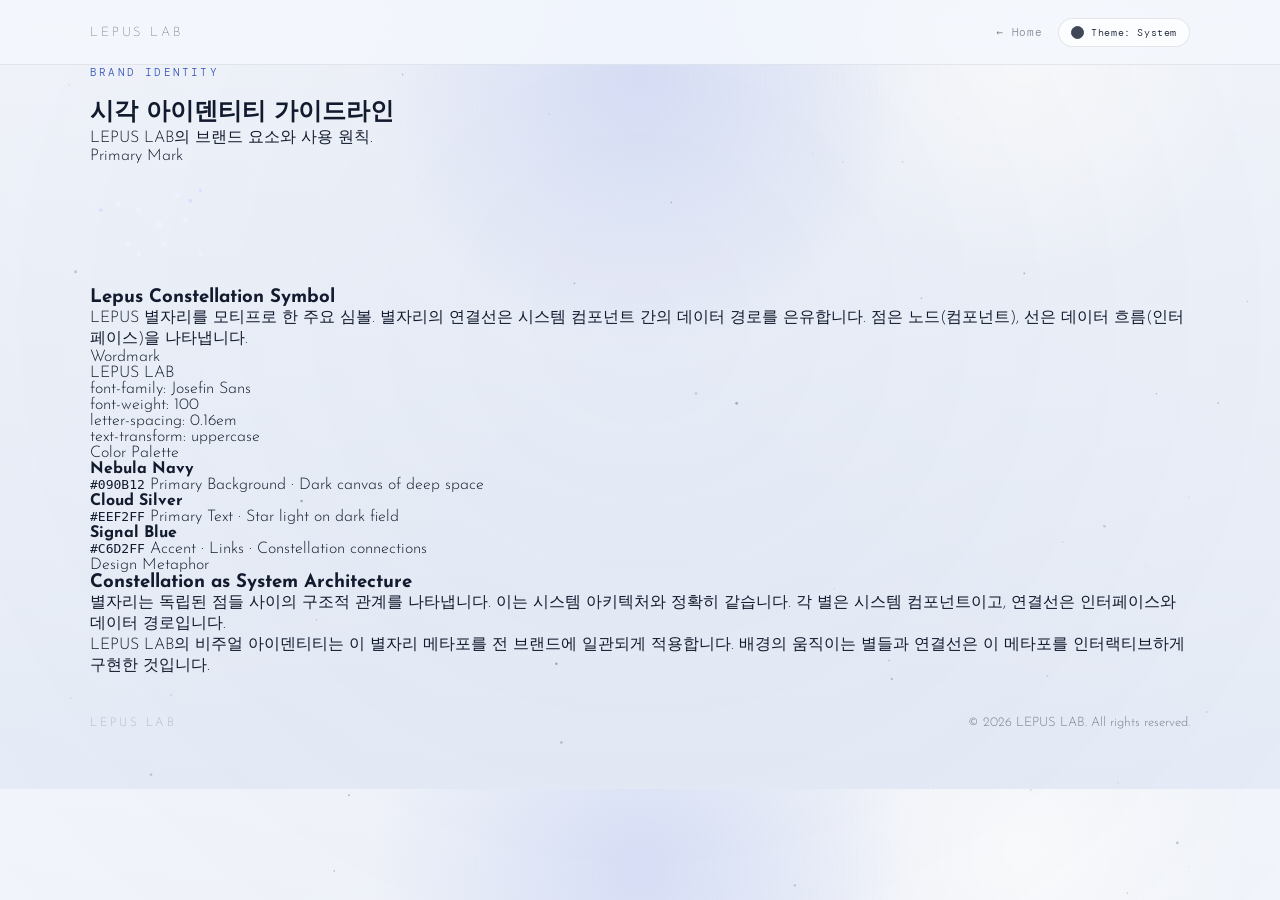
==== commit 1a84c41e: "feat: complete site renewal with new design system - index.html: Aalyria-inspired dark design — cons" ====
--- a/brand.html
+++ b/brand.html
@@ -11,183 +11,19 @@
   <link rel="preconnect" href="https://fonts.googleapis.com">
   <link rel="preconnect" href="https://fonts.gstatic.com" crossorigin>
   <link href="https://fonts.googleapis.com/css2?family=DM+Mono:wght@300;400&family=Josefin+Sans:wght@100;300;400&display=swap" rel="stylesheet">
-  <link rel="icon" type="image/svg+xml" href="/favicon.svg">
+  <link rel="icon" type="image/svg+xml" href="favicon.svg">
   <link rel="stylesheet" href="styles.css">
-  <style>
-    .brand-page-hero {
-      padding: 96px 0 72px;
-    }
-
-    .brand-page-hero h1 {
-      font-family: 'Josefin Sans', sans-serif;
-      font-size: clamp(32px, 5vw, 56px);
-      font-weight: 100;
-      letter-spacing: .06em;
-      line-height: 1.1;
-      margin-top: 10px;
-    }
-
-    .brand-page-hero p {
-      margin-top: 14px;
-      font-size: 16px;
-      color: var(--muted);
-    }
-
-    .brand-section {
-      padding: 64px 0;
-      border-top: 1px solid var(--line);
-    }
-
-    .brand-section-label {
-      font-family: 'DM Mono', ui-monospace, monospace;
-      font-size: 10px;
-      font-weight: 300;
-      letter-spacing: .22em;
-      text-transform: uppercase;
-      color: var(--accent);
-      margin-bottom: 32px;
-    }
-
-    /* Primary Mark */
-    .mark-row {
-      display: flex;
-      align-items: center;
-      gap: 40px;
-    }
-
-    .mark-display {
-      width: 160px;
-      height: 160px;
-      border: 1px solid var(--line);
-      border-radius: 24px;
-      background: var(--panel);
-      display: flex;
-      align-items: center;
-      justify-content: center;
-      flex-shrink: 0;
-    }
-
-    .mark-note {
-      max-width: 440px;
-    }
-
-    .mark-note h3 {
-      font-family: 'Josefin Sans', sans-serif;
-      font-size: 18px;
-      font-weight: 300;
-      letter-spacing: .04em;
-      margin-bottom: 10px;
-    }
-
-    .mark-note p {
-      font-size: 14px;
-      color: var(--muted);
-      line-height: 1.75;
-    }
-
-    /* Wordmark */
-    .wordmark-display {
-      font-family: 'Josefin Sans', sans-serif;
-      font-size: clamp(36px, 7vw, 72px);
-      font-weight: 100;
-      letter-spacing: .16em;
-      text-transform: uppercase;
-      line-height: 1;
-      margin-bottom: 16px;
-    }
-
-    .wordmark-spec {
-      font-family: 'DM Mono', ui-monospace, monospace;
-      font-size: 11px;
-      font-weight: 300;
-      color: var(--soft);
-      line-height: 2.2;
-      letter-spacing: .04em;
-    }
-
-    /* Color Palette */
-    .color-grid {
-      display: grid;
-      grid-template-columns: repeat(3, minmax(0, 1fr));
-      gap: 20px;
-    }
-
-    .color-card {
-      display: flex;
-      flex-direction: column;
-      gap: 14px;
-    }
-
-    .color-swatch {
-      height: 100px;
-      border-radius: 14px;
-      border: 1px solid var(--line);
-    }
-
-    .color-card h4 {
-      font-family: 'Josefin Sans', sans-serif;
-      font-size: 14px;
-      font-weight: 300;
-      letter-spacing: .06em;
-    }
-
-    .color-card code {
-      display: block;
-      font-family: 'DM Mono', ui-monospace, monospace;
-      font-size: 11px;
-      font-weight: 300;
-      color: var(--accent);
-      letter-spacing: .04em;
-      margin: 2px 0 4px;
-    }
-
-    .color-card span {
-      font-size: 12px;
-      color: var(--soft);
-    }
-
-    /* Constellation */
-    .constellation-note {
-      max-width: 600px;
-    }
-
-    .constellation-note h3 {
-      font-family: 'Josefin Sans', sans-serif;
-      font-size: 20px;
-      font-weight: 300;
-      letter-spacing: .04em;
-      margin-bottom: 12px;
-    }
-
-    .constellation-note p {
-      font-size: 15px;
-      color: var(--muted);
-      line-height: 1.8;
-      margin-bottom: 12px;
-    }
-
-    @media (max-width: 640px) {
-      .mark-row {
-        flex-direction: column;
-        align-items: flex-start;
-        gap: 24px;
-      }
-
-      .color-grid {
-        grid-template-columns: 1fr;
-      }
-    }
-  </style>
+  <link rel="stylesheet" href="brand.css">
 </head>
 <body>
   <canvas id="starfield" aria-hidden="true"></canvas>
 
   <header class="site-header">
     <div class="container header-inner">
-      <a class="logo" href="/">LEPUS LAB</a>
+      <a class="logo" href="index.html">LEPUS LAB</a>
       <div class="header-actions">
         <nav class="nav" aria-label="Primary">
-          <a href="/">← Home</a>
+          <a href="index.html">← Home</a>
         </nav>
         <button class="theme-toggle" type="button" data-theme-toggle aria-live="polite">
           <span class="theme-toggle-icon" aria-hidden="true"></span>
@@ -250,7 +86,7 @@
       <p class="brand-section-label">Color Palette</p>
       <div class="color-grid">
         <div class="color-card">
-          <div class="color-swatch" style="background:#090b12;" aria-label="Nebula Navy swatch"></div>
+          <div class="color-swatch color-swatch-navy" aria-label="Nebula Navy swatch"></div>
           <div>
             <h4>Nebula Navy</h4>
             <code>#090B12</code>
@@ -258,7 +94,7 @@
           </div>
         </div>
         <div class="color-card">
-          <div class="color-swatch" style="background:#eef2ff; border-color: rgba(18,27,46,.12);" aria-label="Cloud Silver swatch"></div>
+          <div class="color-swatch color-swatch-silver" aria-label="Cloud Silver swatch"></div>
           <div>
             <h4>Cloud Silver</h4>
             <code>#EEF2FF</code>
@@ -266,7 +102,7 @@
           </div>
         </div>
         <div class="color-card">
-          <div class="color-swatch" style="background:#c6d2ff;" aria-label="Signal Blue swatch"></div>
+          <div class="color-swatch color-swatch-signal" aria-label="Signal Blue swatch"></div>
           <div>
             <h4>Signal Blue</h4>
             <code>#C6D2FF</code>
--- a/styles.css
+++ b/styles.css
@@ -1,547 +1,602 @@
 *,
 *::before,
-*::after{
-  box-sizing:border-box;
-}
-
-:root{
-  --bg:#090b12;
-  --bg-soft:#0f1220;
-  --panel:rgba(18,22,34,.72);
-  --panel-strong:rgba(20,24,38,.88);
-  --text:#eef2ff;
-  --muted:rgba(238,242,255,.76);
-  --soft:rgba(238,242,255,.56);
-  --line:rgba(255,255,255,.08);
-  --accent:#c6d2ff;
-  --accent-soft:rgba(198,210,255,.12);
-  --shadow:0 24px 70px rgba(0,0,0,.24);
-  --bg-glow-1:rgba(117,132,255,.14);
-  --bg-glow-2:rgba(255,255,255,.07);
-  --header-bg:rgba(9,11,18,.48);
-  --header-line:rgba(255,255,255,.04);
-  --chip-bg:rgba(255,255,255,.03);
-  --toggle-bg:rgba(255,255,255,.03);
-  --toggle-hover:rgba(255,255,255,.08);
-  --headline-highlight:#dce3ff;
-  --star-rgb:255,255,255;
-  --link-rgb:198,210,255;
-  color-scheme:dark;
-}
-
-:root[data-theme="light"]{
-  --bg:#f4f7fd;
-  --bg-soft:#e8eef9;
-  --panel:rgba(255,255,255,.8);
-  --panel-strong:rgba(255,255,255,.92);
-  --text:#121b2e;
-  --muted:rgba(18,27,46,.76);
-  --soft:rgba(18,27,46,.56);
-  --line:rgba(18,27,46,.14);
-  --accent:#3553bb;
-  --accent-soft:rgba(53,83,187,.14);
-  --shadow:0 22px 56px rgba(16,28,55,.14);
-  --bg-glow-1:rgba(99,125,236,.2);
-  --bg-glow-2:rgba(255,255,255,.8);
-  --header-bg:rgba(244,247,253,.86);
-  --header-line:rgba(18,27,46,.08);
-  --chip-bg:rgba(255,255,255,.74);
-  --toggle-bg:rgba(255,255,255,.78);
-  --toggle-hover:rgba(255,255,255,.96);
-  --headline-highlight:#2743a4;
-  --star-rgb:43,58,92;
-  --link-rgb:82,106,164;
-  color-scheme:light;
-}
-
-html{
-  scroll-behavior:smooth;
-}
-
-body{
-  margin:0;
-  min-width:320px;
-  font-family:Arial, Helvetica, sans-serif;
-  color:var(--text);
+*::after {
+  box-sizing: border-box;
+}
+
+/* ── Design Tokens ── */
+:root {
+  --bg: #090b12;
+  --bg-soft: #0f1220;
+  --panel: rgba(18, 22, 34, .56);
+  --text: #eef2ff;
+  --muted: rgba(238, 242, 255, .76);
+  --soft: rgba(238, 242, 255, .46);
+  --body: rgba(238, 242, 255, .72);  /* content text — ~8:1 */
+  --meta: rgba(238, 242, 255, .48);  /* metadata/labels — ~4.7:1 */
+  --line: rgba(255, 255, 255, .08);
+  --line-strong: rgba(255, 255, 255, .14);
+  --accent: #c6d2ff;
+  --accent-soft: rgba(198, 210, 255, .1);
+  --shadow: 0 16px 48px rgba(0, 0, 0, .2);
+  --bg-glow-1: rgba(117, 132, 255, .12);
+  --bg-glow-2: rgba(255, 255, 255, .06);
+  --header-bg: rgba(9, 11, 18, .52);
+  --header-line: rgba(255, 255, 255, .05);
+  --chip-bg: rgba(255, 255, 255, .04);
+  --toggle-bg: rgba(255, 255, 255, .04);
+  --toggle-hover: rgba(255, 255, 255, .08);
+  --headline-highlight: #dce3ff;
+  --star-rgb: 255, 255, 255;
+  --link-rgb: 198, 210, 255;
+  color-scheme: dark;
+}
+
+:root[data-theme="light"] {
+  --bg: #f4f7fd;
+  --bg-soft: #e8eef9;
+  --panel: rgba(255, 255, 255, .76);
+  --text: #121b2e;
+  --muted: rgba(18, 27, 46, .72);
+  --soft: rgba(18, 27, 46, .48);
+  --body: rgba(18, 27, 46, .72);
+  --meta: rgba(18, 27, 46, .50);
+  --line: rgba(18, 27, 46, .1);
+  --line-strong: rgba(18, 27, 46, .18);
+  --accent: #3553bb;
+  --accent-soft: rgba(53, 83, 187, .1);
+  --shadow: 0 14px 40px rgba(16, 28, 55, .1);
+  --bg-glow-1: rgba(99, 125, 236, .16);
+  --bg-glow-2: rgba(255, 255, 255, .8);
+  --header-bg: rgba(244, 247, 253, .86);
+  --header-line: rgba(18, 27, 46, .08);
+  --chip-bg: rgba(255, 255, 255, .7);
+  --toggle-bg: rgba(255, 255, 255, .72);
+  --toggle-hover: rgba(255, 255, 255, .96);
+  --headline-highlight: #2743a4;
+  --star-rgb: 43, 58, 92;
+  --link-rgb: 82, 106, 164;
+  color-scheme: light;
+}
+
+/* ── Base ── */
+html {
+  scroll-behavior: smooth;
+}
+
+body {
+  margin: 0;
+  min-width: 320px;
+  font-family: 'Josefin Sans', -apple-system, BlinkMacSystemFont, system-ui, sans-serif;
+  font-weight: 300;
+  color: var(--text);
   background:
-    radial-gradient(circle at 50% 12%, var(--bg-glow-1), transparent 24%),
-    radial-gradient(circle at 82% 10%, var(--bg-glow-2), transparent 14%),
+    radial-gradient(circle at 50% 10%, var(--bg-glow-1), transparent 28%),
+    radial-gradient(circle at 80% 8%, var(--bg-glow-2), transparent 18%),
     linear-gradient(180deg, var(--bg) 0%, var(--bg-soft) 100%);
-  overflow-x:hidden;
-  transition:color .28s ease, background .28s ease;
-}
-
-a{
-  color:inherit;
-}
-
-#starfield{
-  position:fixed;
-  inset:0;
-  z-index:-1;
-}
-
-.container{
-  width:min(1120px, calc(100% - 40px));
-  margin-inline:auto;
-}
-
-.site-header{
-  position:sticky;
-  top:0;
-  z-index:20;
-  border-bottom:1px solid var(--header-line);
-  background:var(--header-bg);
-  backdrop-filter:blur(14px);
-  transition:background .28s ease, border-color .28s ease;
-}
-
-.header-inner{
-  display:flex;
-  align-items:center;
-  justify-content:space-between;
-  gap:20px;
-  min-height:72px;
-}
-
-.header-actions{
-  display:flex;
-  align-items:center;
-  gap:14px;
-}
-
-.logo{
-  text-decoration:none;
-  font-size:14px;
-  font-weight:700;
-  letter-spacing:.18em;
-}
-
-.nav{
-  display:flex;
-  align-items:center;
-  gap:20px;
-  flex-wrap:wrap;
-}
-
-.nav a{
-  text-decoration:none;
-  color:var(--soft);
-  font-size:14px;
-}
-
-.theme-toggle{
-  display:inline-flex;
-  align-items:center;
-  gap:8px;
-  border:1px solid var(--line);
-  border-radius:999px;
-  background:var(--toggle-bg);
-  color:var(--text);
-  padding:8px 12px;
-  font-size:12px;
-  letter-spacing:.01em;
-  text-transform:none;
-  cursor:pointer;
-  transition:background .2s ease, border-color .2s ease, transform .2s ease;
-}
-
-.theme-toggle:hover{
-  background:var(--toggle-hover);
-}
-
-.theme-toggle:focus-visible{
-  outline:2px solid var(--accent);
-  outline-offset:2px;
-}
-
-.theme-toggle-icon{
-  width:14px;
-  height:14px;
-  border-radius:999px;
-  border:1.5px solid currentColor;
-  position:relative;
-  flex-shrink:0;
-}
-
-[data-theme="dark"] .theme-toggle-icon{
-  border-color:transparent;
-  box-shadow:inset -4px 0 0 0 currentColor;
-}
-
-[data-theme="light"] .theme-toggle-icon{
-  background:currentColor;
-  opacity:.85;
-}
-
-.hero{
-  padding:110px 0 90px;
-  text-align:center;
-}
-
-.eyebrow{
-  margin:0 0 16px;
-  color:var(--accent);
-  font-size:12px;
-  letter-spacing:.18em;
-  text-transform:uppercase;
-}
-
-h1,
-h2,
-h3,
-p{
-  margin:0;
-}
-
-.hero h1{
-  font-size:clamp(34px, 6vw, 74px);
-  line-height:1.02;
-  letter-spacing:-.04em;
-}
-
-.hero h1 span{
-  color:var(--headline-highlight);
-}
-
-.subtitle{
-  width:min(780px, 100%);
-  margin:24px auto 0;
-  font-size:clamp(18px, 2vw, 24px);
-  line-height:1.72;
-  color:var(--muted);
-}
-
-.hero-tags{
-  width:min(860px, 100%);
-  margin:28px auto 0;
-  display:flex;
-  justify-content:center;
-  gap:12px;
-  flex-wrap:wrap;
-}
-
-.hero-tags span{
-  padding:10px 14px;
-  border-radius:999px;
-  border:1px solid var(--line);
-  background:var(--chip-bg);
-  color:var(--muted);
-  font-size:13px;
-}
-
-.section{
-  padding:84px 0 0;
-}
-
-.section-head{
-  width:min(860px, 100%);
-  margin-bottom:28px;
-}
-
-.section-head.center{
-  margin-inline:auto;
-  text-align:center;
-}
-
-.section h2{
-  font-size:clamp(28px, 4vw, 46px);
-  line-height:1.16;
-  letter-spacing:-.03em;
-}
-
-.grid{
-  display:grid;
-  gap:20px;
-}
-
-.grid-2{
-  grid-template-columns:repeat(2, minmax(0, 1fr));
-}
-
-.grid-3{
-  grid-template-columns:repeat(3, minmax(0, 1fr));
-}
-
-.card,
-.mini-card{
-  background:var(--panel);
-  border:1px solid var(--line);
-  border-radius:24px;
-  box-shadow:var(--shadow);
-  transition:background .28s ease, border-color .28s ease, box-shadow .28s ease;
-}
-
-.card{
-  padding:26px;
-}
-
-.card h3{
-  margin-bottom:12px;
-  font-size:22px;
-  line-height:1.24;
-}
-
-.card p,
-.mini-card,
-.lead,
-.contact-copy,
-.location{
-  color:var(--muted);
-  line-height:1.75;
-  font-size:16px;
-}
-
-.center-section{
-  text-align:center;
-}
-
-.lead{
-  width:min(760px, 100%);
-  margin:16px auto 0;
-}
-
-.lead.ko{
-  color:var(--soft);
-}
-
-.pipeline{
-  display:flex;
-  flex-wrap:wrap;
-  align-items:center;
-  justify-content:center;
-  gap:12px;
-  padding:28px;
-  background:var(--panel-strong);
-  border:1px solid var(--line);
-  border-radius:28px;
-  box-shadow:var(--shadow);
-}
-
-.pipeline-step{
-  padding:14px 18px;
-  min-width:160px;
-  border-radius:16px;
-  background:var(--chip-bg);
-  border:1px solid var(--line);
-  color:var(--text);
-  text-align:center;
-  font-size:15px;
-}
-
-.pipeline-arrow{
-  color:var(--soft);
-  font-size:22px;
-  line-height:1;
-}
-
-.compact-grid{
-  margin-top:20px;
-}
-
-.mini-card{
-  padding:18px 20px;
-  text-align:center;
-  font-size:15px;
-}
-
-.ci-grid{
-  align-items:stretch;
-}
-
-.ci-section{
-  padding-top:58px;
-}
-
-.ci-section .section-head{
-  width:min(720px, 100%);
-  margin-bottom:16px;
-}
-
-.ci-section .grid{
-  gap:12px;
-}
-
-.ci-section .eyebrow{
-  font-size:10px;
-  margin-bottom:8px;
-  letter-spacing:.14em;
-}
-
-.ci-section h2{
-  font-size:clamp(20px, 2.2vw, 29px);
-  line-height:1.24;
-  letter-spacing:-.015em;
-}
-
-.ci-card{
-  display:flex;
-  flex-direction:column;
-  gap:8px;
-  padding:18px;
-  border-radius:18px;
-  box-shadow:none;
-}
-
-.ci-card h3{
-  margin-bottom:4px;
-  font-size:16px;
-  line-height:1.35;
-}
-
-.ci-card p{
-  font-size:13px;
-  line-height:1.58;
-}
-
-.ci-mark-wrap{
-  display:flex;
-  align-items:center;
-  gap:10px;
-}
-
-.ci-mark-wrap img{
-  width:50px;
-  height:50px;
-  padding:7px;
-  border-radius:12px;
-  border:1px solid var(--line);
-  background:var(--panel-strong);
-}
-
-.ci-copy{
-  margin-top:4px;
-}
-
-.ci-copy strong{
-  color:var(--text);
-  letter-spacing:.08em;
-}
-
-.ci-swatches{
-  display:grid;
-  gap:8px;
-}
-
-.swatch-item{
-  display:flex;
-  align-items:center;
-  gap:12px;
-}
-
-.swatch{
-  width:24px;
-  height:24px;
-  border-radius:7px;
-  border:1px solid var(--line);
-  flex-shrink:0;
-}
-
-.swatch-navy{
-  background:#090b12;
-}
-
-.swatch-cloud{
-  background:#eef2ff;
-}
-
-.swatch-signal{
-  background:#c6d2ff;
-}
-
-.swatch-item p{
-  color:var(--muted);
-  font-size:12px;
-  line-height:1.4;
-}
-
-.swatch-item p span{
-  display:block;
-  color:var(--soft);
-  font-size:11px;
-  letter-spacing:.06em;
-}
-
-.contact-section{
-  padding-bottom:8px;
-}
-
-.contact-copy{
-  width:min(680px, 100%);
-  margin:0 auto;
-}
-
-.email{
-  margin-top:18px;
-}
-
-.email a{
-  display:inline-block;
-  font-size:clamp(18px, 2vw, 24px);
-  font-weight:600;
-  letter-spacing:-.02em;
-  text-decoration:none;
-}
-
-.location{
-  margin-top:8px;
-  font-size:14px;
-  color:var(--soft);
-  text-align:center;
-}
-
-.site-footer{
-  padding:52px 20px 68px;
-  text-align:center;
-  color:var(--soft);
-}
-
-@media (max-width:900px){
-  .grid-2,
-  .grid-3{
-    grid-template-columns:1fr;
-  }
-
-  .nav{
-    display:none;
-  }
-
-  .header-inner{
-    min-height:64px;
-  }
-
-  .theme-toggle{
-    padding:7px 11px;
-    font-size:11px;
-  }
-
-  .hero{
-    padding-top:88px;
-  }
-
-  .pipeline{
-    padding:20px;
-  }
-
-  .pipeline-step{
-    min-width:unset;
-    width:100%;
-  }
-
-  .pipeline-arrow{
-    transform:rotate(90deg);
-  }
-
-  .ci-mark-wrap{
-    align-items:flex-start;
-    flex-direction:column;
-  }
-
-  .ci-section{
-    padding-top:48px;
-  }
-
-  .ci-card{
-    padding:16px;
-  }
-}
+  overflow-x: hidden;
+  transition: color .28s ease, background .28s ease;
+  -webkit-font-smoothing: antialiased;
+}
+
+h1, h2, h3, h4, p {
+  margin: 0;
+}
+
+h1, h2, h3, h4 {
+  font-family: 'Josefin Sans', system-ui, sans-serif;
+}
+
+a {
+  color: inherit;
+}
+
+/* ── Canvas ── */
+#starfield {
+  position: fixed;
+  inset: 0;
+  z-index: -1;
+}
+
+/* ── Container ── */
+.container {
+  width: min(1100px, calc(100% - 40px));
+  margin-inline: auto;
+}
+
+/* ── Header ── */
+.site-header {
+  position: sticky;
+  top: 0;
+  z-index: 20;
+  border-bottom: 1px solid var(--header-line);
+  background: var(--header-bg);
+  backdrop-filter: blur(16px);
+  transition: background .28s ease, border-color .28s ease;
+}
+
+.header-inner {
+  display: flex;
+  align-items: center;
+  justify-content: space-between;
+  gap: 20px;
+  min-height: 64px;
+}
+
+.header-actions {
+  display: flex;
+  align-items: center;
+  gap: 16px;
+}
+
+.logo {
+  text-decoration: none;
+  font-family: 'Josefin Sans', sans-serif;
+  font-size: 13px;
+  font-weight: 100;
+  letter-spacing: .22em;
+  text-transform: uppercase;
+}
+
+.nav {
+  display: flex;
+  align-items: center;
+  gap: 24px;
+}
+
+.nav a {
+  text-decoration: none;
+  font-family: 'DM Mono', ui-monospace, monospace;
+  font-size: 11px;
+  font-weight: 300;
+  letter-spacing: .06em;
+  color: var(--meta);
+  transition: color .2s ease;
+}
+
+.nav a:hover {
+  color: var(--text);
+}
+
+/* ── Theme Toggle ── */
+.theme-toggle {
+  display: inline-flex;
+  align-items: center;
+  gap: 7px;
+  border: 1px solid var(--line);
+  border-radius: 999px;
+  background: var(--toggle-bg);
+  color: var(--text);
+  padding: 7px 12px;
+  font-family: 'DM Mono', ui-monospace, monospace;
+  font-size: 10px;
+  font-weight: 300;
+  letter-spacing: .06em;
+  cursor: pointer;
+  transition: background .2s ease, border-color .2s ease;
+}
+
+.theme-toggle:hover {
+  background: var(--toggle-hover);
+}
+
+.theme-toggle:focus-visible {
+  outline: 2px solid var(--accent);
+  outline-offset: 2px;
+}
+
+.theme-toggle-icon {
+  width: 13px;
+  height: 13px;
+  border-radius: 999px;
+  border: 1.5px solid currentColor;
+  position: relative;
+  flex-shrink: 0;
+}
+
+[data-theme="dark"] .theme-toggle-icon {
+  border-color: transparent;
+  box-shadow: inset -3px 0 0 0 currentColor;
+}
+
+[data-theme="light"] .theme-toggle-icon {
+  background: currentColor;
+  opacity: .8;
+}
+
+/* ── Hero ── */
+.hero {
+  padding: 120px 0 96px;
+  text-align: center;
+}
+
+.eyebrow {
+  margin: 0 0 16px;
+  font-family: 'DM Mono', ui-monospace, monospace;
+  font-weight: 300;
+  color: var(--accent);
+  font-size: 11px;
+  letter-spacing: .2em;
+  text-transform: uppercase;
+}
+
+.hero h1 {
+  font-size: clamp(52px, 9vw, 96px);
+  line-height: 1;
+  letter-spacing: .08em;
+  font-weight: 100;
+  text-transform: uppercase;
+}
+
+.subtitle {
+  width: min(600px, 100%);
+  margin: 24px auto 0;
+  font-size: clamp(16px, 2vw, 20px);
+  line-height: 1.8;
+  color: var(--muted);
+}
+
+.hero-tags {
+  width: min(720px, 100%);
+  margin: 32px auto 0;
+  display: flex;
+  justify-content: center;
+  gap: 10px;
+  flex-wrap: wrap;
+}
+
+.hero-tags span {
+  padding: 8px 16px;
+  border-radius: 999px;
+  border: 1px solid var(--line);
+  background: var(--chip-bg);
+  color: var(--meta);
+  font-family: 'DM Mono', ui-monospace, monospace;
+  font-size: 12px;
+  font-weight: 300;
+  letter-spacing: .04em;
+}
+
+/* ── Section Base ── */
+.section {
+  padding: 100px 0 0;
+}
+
+.section-head {
+  width: min(800px, 100%);
+  margin-bottom: 48px;
+}
+
+.section-head.center {
+  margin-inline: auto;
+  text-align: center;
+}
+
+.section h2 {
+  font-size: clamp(28px, 4vw, 44px);
+  line-height: 1.18;
+  letter-spacing: .02em;
+  font-weight: 300;
+  margin-top: 8px;
+}
+
+.section-sub {
+  margin-top: 10px;
+  color: var(--body);
+  font-size: 16px;
+  font-weight: 400;
+}
+
+/* ── Expertise Grid ── */
+.expertise-grid {
+  display: grid;
+  grid-template-columns: repeat(2, minmax(0, 1fr));
+  gap: 1px;
+  border: 1px solid var(--line);
+  border-radius: 20px;
+  overflow: hidden;
+}
+
+.e-card {
+  padding: 36px;
+  background: var(--panel);
+  transition: background .24s ease;
+  display: flex;
+  flex-direction: column;
+  gap: 14px;
+}
+
+.e-card:hover {
+  background: rgba(198, 210, 255, .06);
+}
+
+.e-card-num {
+  font-family: 'DM Mono', ui-monospace, monospace;
+  font-size: 11px;
+  font-weight: 300;
+  letter-spacing: .14em;
+  color: var(--accent);
+  font-variant-numeric: tabular-nums;
+}
+
+.e-card h3 {
+  font-size: 20px;
+  font-weight: 300;
+  letter-spacing: .04em;
+  line-height: 1.3;
+}
+
+.e-card p {
+  font-size: 15px;
+  color: var(--muted);
+  line-height: 1.78;
+  flex: 1;
+}
+
+.e-card-tags {
+  display: flex;
+  flex-wrap: wrap;
+  gap: 6px;
+  margin-top: 4px;
+}
+
+.e-card-tags span {
+  font-size: 11px;
+  padding: 4px 9px;
+  border: 1px solid var(--line);
+  border-radius: 4px;
+  color: var(--meta);
+  font-family: 'DM Mono', ui-monospace, monospace;
+  font-weight: 300;
+  letter-spacing: .04em;
+}
+
+/* ── Projects List ── */
+.projects-list {
+  border-top: 1px solid var(--line);
+}
+
+.project-item {
+  padding: 40px 0;
+  border-bottom: 1px solid var(--line);
+  display: grid;
+  gap: 12px;
+  transition: background .2s ease;
+}
+
+.project-meta {
+  display: flex;
+  align-items: center;
+  gap: 16px;
+}
+
+.project-tag {
+  font-family: 'DM Mono', ui-monospace, monospace;
+  font-size: 11px;
+  font-weight: 300;
+  letter-spacing: .12em;
+  text-transform: uppercase;
+  color: var(--accent);
+}
+
+.project-year {
+  font-family: 'DM Mono', ui-monospace, monospace;
+  font-size: 12px;
+  font-weight: 300;
+  color: var(--meta);
+  font-variant-numeric: tabular-nums;
+}
+
+.project-item h3 {
+  font-size: clamp(22px, 3vw, 30px);
+  font-weight: 300;
+  letter-spacing: .04em;
+  line-height: 1.2;
+}
+
+.project-item p {
+  font-size: 16px;
+  color: var(--muted);
+  line-height: 1.78;
+  max-width: 680px;
+}
+
+.project-stack code {
+  font-family: 'DM Mono', ui-monospace, monospace;
+  font-size: 12px;
+  font-weight: 300;
+  color: var(--accent);
+  letter-spacing: .04em;
+  background: var(--accent-soft);
+  padding: 4px 10px;
+  border-radius: 4px;
+}
+
+/* ── Philosophy ── */
+.philosophy-wrap {
+  display: grid;
+  grid-template-columns: 1fr 1fr;
+  gap: 80px;
+  align-items: start;
+}
+
+.philosophy-intro .eyebrow {
+  margin-bottom: 12px;
+}
+
+.philosophy-intro h2 {
+  font-size: clamp(32px, 5vw, 52px);
+  line-height: 1.1;
+  letter-spacing: .06em;
+  font-weight: 100;
+  text-transform: uppercase;
+  margin-bottom: 20px;
+}
+
+.philosophy-intro p {
+  font-size: 17px;
+  color: var(--muted);
+  line-height: 1.82;
+}
+
+.pillars {
+  display: flex;
+  flex-direction: column;
+}
+
+.pillar {
+  display: grid;
+  grid-template-columns: 40px 1fr;
+  gap: 16px;
+  padding: 24px 0;
+  border-top: 1px solid var(--line);
+}
+
+.pillar:last-child {
+  border-bottom: 1px solid var(--line);
+}
+
+.pillar-num {
+  font-family: 'DM Mono', ui-monospace, monospace;
+  font-size: 11px;
+  font-weight: 300;
+  letter-spacing: .12em;
+  color: var(--accent);
+  padding-top: 3px;
+  font-variant-numeric: tabular-nums;
+}
+
+.pillar h4 {
+  font-size: 15px;
+  font-weight: 300;
+  letter-spacing: .06em;
+  color: var(--text);
+  margin-bottom: 8px;
+  line-height: 1.4;
+}
+
+.pillar p {
+  font-size: 14px;
+  font-weight: 400;
+  color: var(--body);
+  line-height: 1.78;
+}
+
+/* ── Contact ── */
+.contact-section {
+  padding-bottom: 0;
+}
+
+.email {
+  margin-top: 20px;
+}
+
+.email a {
+  display: inline-block;
+  font-size: clamp(18px, 2.4vw, 26px);
+  font-weight: 600;
+  letter-spacing: -.02em;
+  text-decoration: none;
+  color: var(--text);
+  transition: color .2s ease;
+}
+
+.email a:hover {
+  color: var(--accent);
+}
+
+.location {
+  margin-top: 8px;
+  font-size: 14px;
+  font-weight: 400;
+  color: var(--body);
+}
+
+.brand-link {
+  display: inline-block;
+  margin-top: 28px;
+  font-size: 13px;
+  color: var(--meta);
+  text-decoration: none;
+  border-bottom: 1px solid var(--line);
+  padding-bottom: 2px;
+  transition: color .2s ease, border-color .2s ease;
+}
+
+.brand-link:hover {
+  color: var(--text);
+  border-color: var(--line-strong);
+}
+
+.center-section {
+  text-align: center;
+}
+
+/* ── Footer ── */
+.site-footer {
+  padding: 40px 0 60px;
+  color: var(--meta);
+  font-size: 13px;
+}
+
+.footer-inner {
+  display: flex;
+  align-items: center;
+  justify-content: space-between;
+}
+
+.footer-logo {
+  font-family: 'Josefin Sans', sans-serif;
+  font-weight: 100;
+  letter-spacing: .22em;
+  font-size: 12px;
+  text-transform: uppercase;
+}
+
+/* ── Responsive ── */
+@media (max-width: 900px) {
+  .nav {
+    display: none;
+  }
+
+  .header-inner {
+    min-height: 56px;
+  }
+
+  .hero {
+    padding: 88px 0 72px;
+  }
+
+  .section {
+    padding: 72px 0 0;
+  }
+
+  .expertise-grid {
+    grid-template-columns: 1fr;
+  }
+
+  .philosophy-wrap {
+    grid-template-columns: 1fr;
+    gap: 48px;
+  }
+
+  .footer-inner {
+    flex-direction: column;
+    gap: 6px;
+    text-align: center;
+  }
+}
+
+@media (max-width: 480px) {
+  .container {
+    width: calc(100% - 32px);
+  }
+
+  .hero {
+    padding: 72px 0 56px;
+  }
+
+  .project-item {
+    padding: 32px 0;
+  }
+}
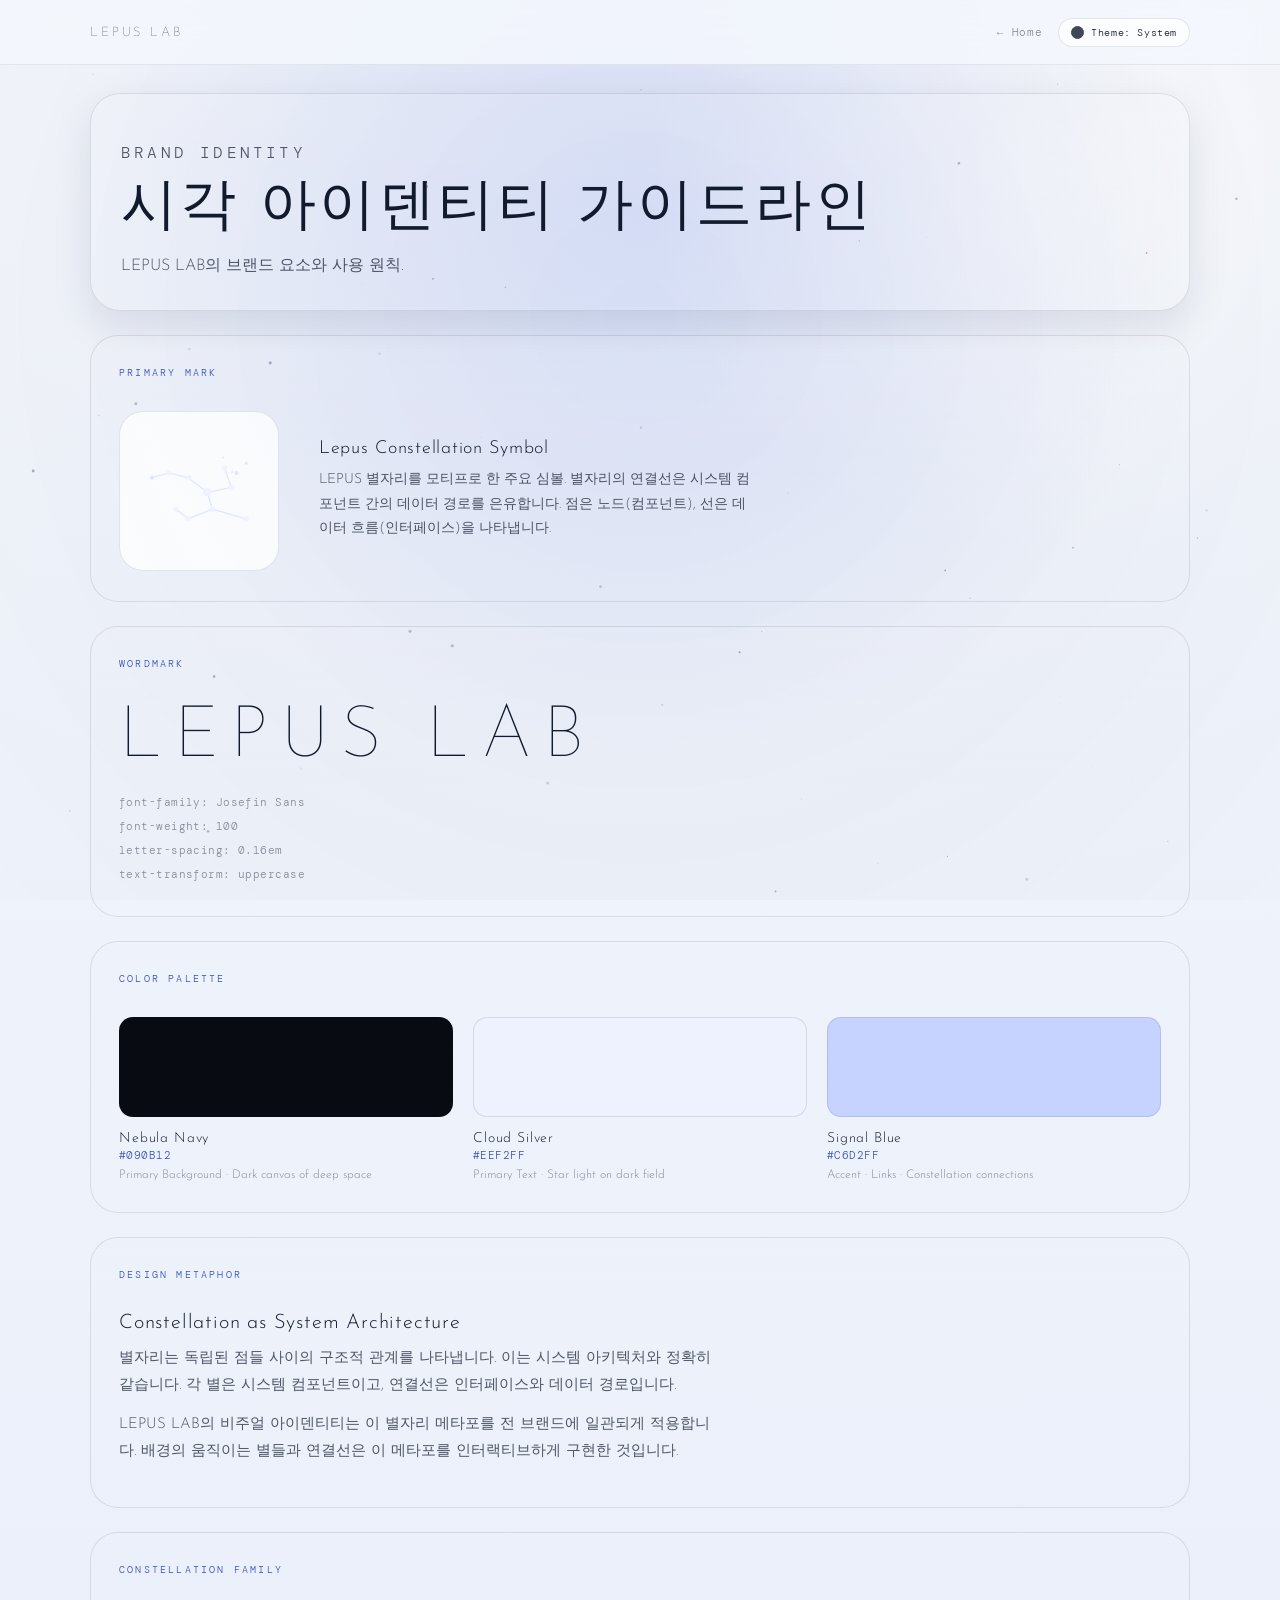
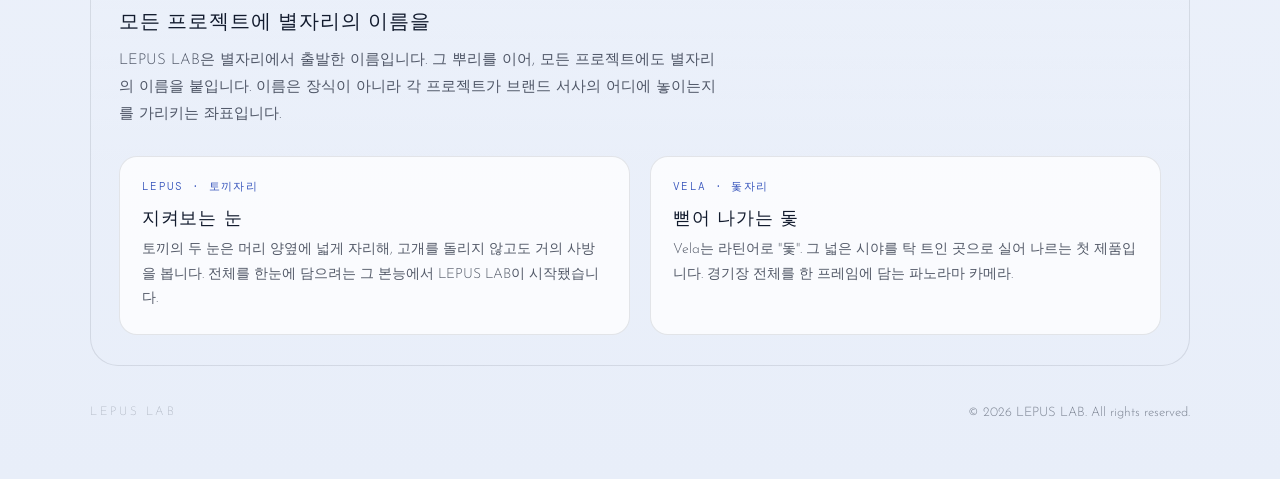
==== commit db0e79de: "feat: update brand page to current identity context - Replace primary mark with the lined constellat" ====
--- a/brand.html
+++ b/brand.html
@@ -6,7 +6,7 @@
   <title>LEPUS LAB — Brand Identity</title>
 
   <link rel="canonical" href="https://lepuslab.dev/brand">
-  <meta name="description" content="LEPUS LAB 브랜드 아이덴티티 가이드라인. 심볼, 워드마크, 컬러 팔레트.">
+  <meta name="description" content="LEPUS LAB 브랜드 아이덴티티 가이드라인. 심볼, 워드마크, 컬러 팔레트, 별자리 네이밍.">
 
   <link rel="preconnect" href="https://fonts.googleapis.com">
   <link rel="preconnect" href="https://fonts.gstatic.com" crossorigin>
@@ -46,20 +46,32 @@
       <div class="mark-row">
         <div class="mark-display">
           <svg width="120" height="120" viewBox="0 0 56 56" fill="none" xmlns="http://www.w3.org/2000/svg" aria-label="Lepus Lab constellation symbol">
+            <!-- data-path links -->
+            <g stroke="#C6D2FF" stroke-width="0.6" stroke-linecap="round" opacity=".5">
+              <line x1="6.0"  y1="21.8" x2="13.9" y2="19.6"/>
+              <line x1="13.9" y1="19.6" x2="22.9" y2="21.8"/>
+              <line x1="22.9" y1="21.8" x2="31.9" y2="28.6"/>
+              <line x1="31.9" y1="28.6" x2="43.2" y2="26.3"/>
+              <line x1="39.8" y1="17.3" x2="43.2" y2="26.3"/>
+              <line x1="31.9" y1="28.6" x2="34.2" y2="36.5"/>
+              <line x1="34.2" y1="36.5" x2="50.0" y2="41.0"/>
+              <line x1="17.3" y1="36.5" x2="22.9" y2="41.0"/>
+              <line x1="22.9" y1="41.0" x2="34.2" y2="36.5"/>
+            </g>
             <!-- dim stars -->
-            <circle cx="5"    cy="21.5" r="0.9" fill="#C6D2FF" opacity=".5"/>
-            <circle cx="46.8" cy="17.1" r="0.9" fill="#C6D2FF" opacity=".5"/>
-            <circle cx="51.5" cy="12.3" r="0.7" fill="#C6D2FF" opacity=".5"/>
-            <!-- bright stars -->
-            <circle cx="13.3" cy="19.1" r="1.2" fill="#EEF2FF" opacity=".85"/>
-            <circle cx="22.8" cy="21.5" r="1.2" fill="#EEF2FF" opacity=".85"/>
-            <circle cx="32.4" cy="28.5" r="1.8" fill="#EEF2FF"/>
-            <circle cx="40.9" cy="14.6" r="1.3" fill="#EEF2FF" opacity=".85"/>
-            <circle cx="44.6" cy="26.1" r="1.2" fill="#EEF2FF" opacity=".85"/>
-            <circle cx="17.8" cy="37.1" r="1.2" fill="#EEF2FF" opacity=".85"/>
-            <circle cx="22.8" cy="41.8" r="1.2" fill="#EEF2FF" opacity=".85"/>
-            <circle cx="34.5" cy="37.1" r="1.2" fill="#EEF2FF" opacity=".85"/>
-            <circle cx="51.5" cy="41.8" r="1.2" fill="#EEF2FF" opacity=".85"/>
+            <circle cx="6.0"  cy="21.8" r="0.9" fill="#C6D2FF" opacity=".5"/>
+            <circle cx="45.5" cy="19.6" r="0.9" fill="#C6D2FF" opacity=".5"/>
+            <circle cx="50.0" cy="15.1" r="0.7" fill="#C6D2FF" opacity=".5"/>
+            <!-- bright stars (nodes) -->
+            <circle cx="13.9" cy="19.6" r="1.3" fill="#EEF2FF" opacity=".85"/>
+            <circle cx="22.9" cy="21.8" r="1.3" fill="#EEF2FF" opacity=".85"/>
+            <circle cx="31.9" cy="28.6" r="2.0" fill="#EEF2FF"/>
+            <circle cx="39.8" cy="17.3" r="1.4" fill="#EEF2FF" opacity=".85"/>
+            <circle cx="43.2" cy="26.3" r="1.3" fill="#EEF2FF" opacity=".85"/>
+            <circle cx="17.3" cy="36.5" r="1.3" fill="#EEF2FF" opacity=".85"/>
+            <circle cx="22.9" cy="41.0" r="1.3" fill="#EEF2FF" opacity=".85"/>
+            <circle cx="34.2" cy="36.5" r="1.3" fill="#EEF2FF" opacity=".85"/>
+            <circle cx="50.0" cy="41.0" r="1.3" fill="#EEF2FF" opacity=".85"/>
           </svg>
         </div>
         <div class="mark-note">
@@ -121,6 +133,27 @@
         <p>LEPUS LAB의 비주얼 아이덴티티는 이 별자리 메타포를 전 브랜드에 일관되게 적용합니다. 배경의 움직이는 별들과 연결선은 이 메타포를 인터랙티브하게 구현한 것입니다.</p>
       </div>
     </section>
+
+    <!-- ── Constellation Family ── -->
+    <section class="brand-section container">
+      <p class="brand-section-label">Constellation Family</p>
+      <div class="constellation-note" style="margin-bottom:28px">
+        <h3>모든 프로젝트에 별자리의 이름을</h3>
+        <p>LEPUS LAB은 별자리에서 출발한 이름입니다. 그 뿌리를 이어, 모든 프로젝트에도 별자리의 이름을 붙입니다. 이름은 장식이 아니라 각 프로젝트가 브랜드 서사의 어디에 놓이는지를 가리키는 좌표입니다.</p>
+      </div>
+      <div class="family-grid">
+        <div class="family-card">
+          <div class="lat">Lepus · 토끼자리</div>
+          <h3>지켜보는 눈</h3>
+          <p>토끼의 두 눈은 머리 양옆에 넓게 자리해, 고개를 돌리지 않고도 거의 사방을 봅니다. 전체를 한눈에 담으려는 그 본능에서 LEPUS LAB이 시작됐습니다.</p>
+        </div>
+        <div class="family-card">
+          <div class="lat">Vela · 돛자리</div>
+          <h3>뻗어 나가는 돛</h3>
+          <p>Vela는 라틴어로 "돛". 그 넓은 시야를 탁 트인 곳으로 실어 나르는 첫 제품입니다. 경기장 전체를 한 프레임에 담는 파노라마 카메라.</p>
+        </div>
+      </div>
+    </section>
   </main>
 
   <footer class="site-footer">
--- a/brand.css
+++ b/brand.css
@@ -0,0 +1,227 @@
+.brand-page-hero {
+  margin-top: 28px;
+  padding: 34px 30px;
+  border: 1px solid var(--line);
+  border-radius: 30px;
+  background:
+    linear-gradient(180deg, rgba(255,255,255,.04), transparent 52%),
+    rgba(255,255,255,.02);
+  box-shadow: var(--shadow);
+}
+
+.brand-page-hero h1 {
+  font-family: 'Josefin Sans', sans-serif;
+  font-size: clamp(32px, 5vw, 56px);
+  font-weight: 100;
+  letter-spacing: .06em;
+  line-height: 1.1;
+  margin-top: 10px;
+}
+
+.brand-page-hero p {
+  margin-top: 14px;
+  font-size: 16px;
+  color: var(--muted);
+}
+
+.brand-section {
+  margin-top: 24px;
+  padding: 30px 28px;
+  border: 1px solid var(--line);
+  border-radius: 28px;
+  background:
+    linear-gradient(180deg, rgba(255,255,255,.03), transparent 56%),
+    rgba(255,255,255,.02);
+}
+
+.brand-section-label {
+  font-family: 'DM Mono', ui-monospace, monospace;
+  font-size: 10px;
+  font-weight: 300;
+  letter-spacing: .22em;
+  text-transform: uppercase;
+  color: var(--accent);
+  margin-bottom: 32px;
+}
+
+.mark-row {
+  display: flex;
+  align-items: center;
+  gap: 40px;
+}
+
+.mark-display {
+  width: 160px;
+  height: 160px;
+  border: 1px solid var(--line);
+  border-radius: 24px;
+  background: var(--panel);
+  display: flex;
+  align-items: center;
+  justify-content: center;
+  flex-shrink: 0;
+}
+
+.mark-note {
+  max-width: 440px;
+}
+
+.mark-note h3 {
+  font-family: 'Josefin Sans', sans-serif;
+  font-size: 18px;
+  font-weight: 300;
+  letter-spacing: .04em;
+  margin-bottom: 10px;
+}
+
+.mark-note p {
+  font-size: 14px;
+  color: var(--muted);
+  line-height: 1.75;
+}
+
+.wordmark-display {
+  font-family: 'Josefin Sans', sans-serif;
+  font-size: clamp(36px, 7vw, 72px);
+  font-weight: 100;
+  letter-spacing: .16em;
+  text-transform: uppercase;
+  line-height: 1;
+  margin-bottom: 16px;
+}
+
+.wordmark-spec {
+  font-family: 'DM Mono', ui-monospace, monospace;
+  font-size: 11px;
+  font-weight: 300;
+  color: var(--soft);
+  line-height: 2.2;
+  letter-spacing: .04em;
+}
+
+.color-grid {
+  display: grid;
+  grid-template-columns: repeat(3, minmax(0, 1fr));
+  gap: 20px;
+}
+
+.color-card {
+  display: flex;
+  flex-direction: column;
+  gap: 14px;
+}
+
+.color-swatch {
+  height: 100px;
+  border-radius: 14px;
+  border: 1px solid var(--line);
+}
+
+.color-swatch-navy {
+  background: #090b12;
+}
+
+.color-swatch-silver {
+  background: #eef2ff;
+  border-color: rgba(18,27,46,.12);
+}
+
+.color-swatch-signal {
+  background: #c6d2ff;
+}
+
+.color-card h4 {
+  font-family: 'Josefin Sans', sans-serif;
+  font-size: 14px;
+  font-weight: 300;
+  letter-spacing: .06em;
+}
+
+.color-card code {
+  display: block;
+  font-family: 'DM Mono', ui-monospace, monospace;
+  font-size: 11px;
+  font-weight: 300;
+  color: var(--accent);
+  letter-spacing: .04em;
+  margin: 2px 0 4px;
+}
+
+.color-card span {
+  font-size: 12px;
+  color: var(--soft);
+}
+
+.constellation-note {
+  max-width: 600px;
+}
+
+.constellation-note h3 {
+  font-family: 'Josefin Sans', sans-serif;
+  font-size: 20px;
+  font-weight: 300;
+  letter-spacing: .04em;
+  margin-bottom: 12px;
+}
+
+.constellation-note p {
+  font-size: 15px;
+  color: var(--muted);
+  line-height: 1.8;
+  margin-bottom: 12px;
+}
+
+.family-grid {
+  display: grid;
+  grid-template-columns: repeat(2, minmax(0, 1fr));
+  gap: 20px;
+}
+
+.family-card {
+  padding: 22px;
+  border: 1px solid var(--line);
+  border-radius: 18px;
+  background: var(--panel);
+}
+
+.family-card .lat {
+  font-family: 'DM Mono', ui-monospace, monospace;
+  font-size: 11px;
+  font-weight: 300;
+  letter-spacing: .12em;
+  text-transform: uppercase;
+  color: var(--accent);
+  margin-bottom: 12px;
+}
+
+.family-card h3 {
+  font-family: 'Josefin Sans', sans-serif;
+  font-size: 18px;
+  font-weight: 300;
+  letter-spacing: .04em;
+  margin-bottom: 8px;
+}
+
+.family-card p {
+  font-size: 14px;
+  color: var(--muted);
+  line-height: 1.75;
+}
+
+@media (max-width: 640px) {
+  .brand-page-hero,
+  .brand-section {
+    padding: 24px 22px;
+  }
+
+  .mark-row {
+    flex-direction: column;
+    align-items: flex-start;
+    gap: 24px;
+  }
+
+  .color-grid,
+  .family-grid {
+    grid-template-columns: 1fr;
+  }
+}
